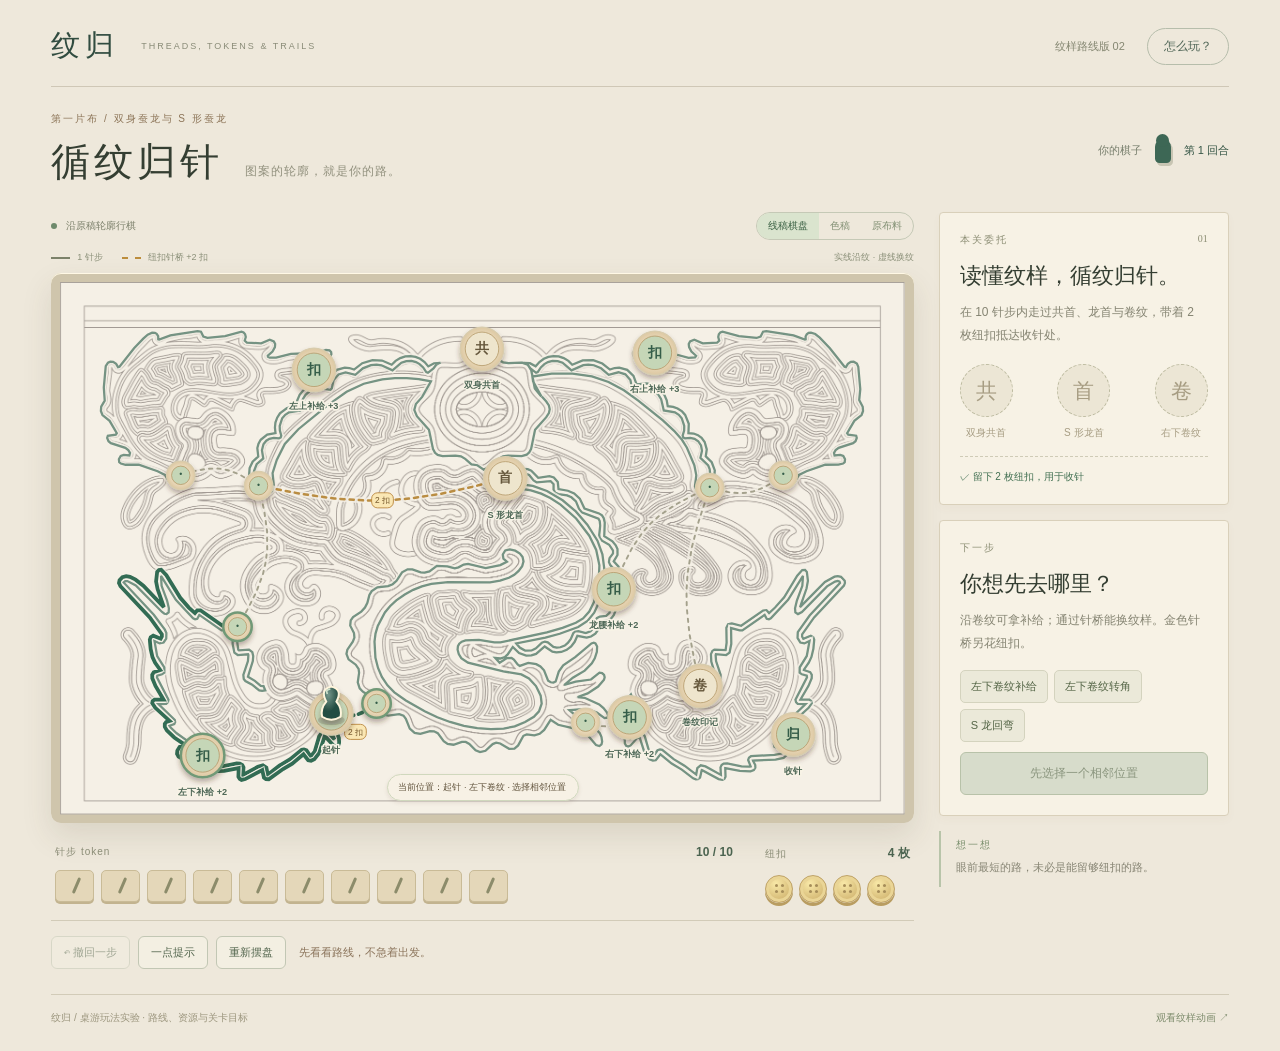
==== game/index.html @ 2142858c "feat: make original motif contours the playable route network Replace geometric photo-overlay roads " ====
<!doctype html><html lang="zh-CN"><head><meta charset="utf-8"><meta name="viewport" content="width=device-width,initial-scale=1"><meta name="theme-color" content="#28473f"><title>纹归 · 循纹归针</title><link rel="stylesheet" href="game.css"></head><body><main><header><a href="../" class="brand">纹归<span>THREADS, TOKENS & TRAILS</span></a><div class="top-right"><span class="prototype">纹样路线版 02</span><button id="rules-toggle" aria-expanded="false">怎么玩？</button></div></header><section class="heading"><div><div class="eyebrow">第一片布 / 双身蚕龙与 S 形蚕龙</div><h1>循纹归针<span>图案的轮廓，就是你的路。</span></h1></div><div class="turn"><span>你的棋子</span><div class="pawn-icon"></div><strong id="turn">第 1 回合</strong></div></section><section class="rules" id="rules" hidden><strong>用路线和资源做选择，完成这片布的任务。</strong><p>棋子沿原稿的卷曲轮廓行走；形状交叉不代表连通，只有虚线针桥可以跨纹样。点击相邻位置，再点“走这一步”。每走一条线花 1 针步；金色纽扣针桥另花 2 枚纽扣；灰色针桥不花纽扣。补给点只能领取一次。点亮双身共首、S 形龙首、右下卷纹三处，到右下角收针处花 2 枚纽扣通关。针步用尽就不能再走，但可以随时撤回，不限思考时间。</p></section><div class="layout"><section class="play-area"><div class="board-toolbar"><span><i class="dot"></i> 沿原稿轮廓行棋</span><div class="view-switch" aria-label="查看纹样阶段"><button data-view="line" class="active">线稿棋盘</button><button data-view="color">色稿</button><button data-view="cloth">原布料</button></div></div><div class="board-legend"><span class="legend"><i class="normal-line"></i> 1 针步 <i class="shortcut-line"></i> 纽扣针桥 +2 扣</span><span>实线沿纹 · 虚线换纹</span></div><div class="board-shell"><svg id="board" viewBox="0 0 1008.43 635.73" role="group" aria-label="布面路线棋盘，点击相邻位置选择下一步"><defs><pattern id="weave" width="6" height="6" patternUnits="userSpaceOnUse"><path d="M0 1H6M1 0V6" stroke="#fff" stroke-opacity=".06" stroke-width=".6"/></pattern><filter id="shadow" x="-60%" y="-60%" width="220%" height="240%"><feDropShadow dx="0" dy="4" stdDeviation="3" flood-color="#40261a" flood-opacity=".35"/></filter><radialGradient id="wood"><stop stop-color="#fff8e7"/><stop offset="1" stop-color="#ddc8a2"/></radialGradient><radialGradient id="pawn-fill" cx="35%" cy="25%"><stop stop-color="#75968a"/><stop offset="1" stop-color="#244d42"/></radialGradient></defs><rect width="1008.43" height="635.73" fill="#f5f0e6"/><image id="line-view" href="pattern-line.png" width="1008.43" height="635.73" opacity=".4"/><image id="color-view" href="pattern-color.png" width="1008.43" height="635.73"/><image id="cloth-view" href="cloth.jpg" width="1008.43" height="635.73" preserveAspectRatio="xMidYMid meet"/><g id="routes"></g><g id="journey"></g><g id="nodes"></g><g id="pawn" pointer-events="none" filter="url(#shadow)"><ellipse cy="12" rx="16" ry="6" fill="#39271f" opacity=".18"/><path d="M-11 8Q-13-2-6-10Q-14-25 0-28Q14-25 6-10Q13-2 11 8Q0 15-11 8Z" fill="url(#pawn-fill)" stroke="#fff5dc" stroke-width="2.3"/><path d="M-5-20Q-7-24-2-25" fill="none" stroke="#d0e2cc" stroke-width="2" stroke-linecap="round"/></g></svg><div class="board-note" id="board-note">从左下角起针，选择一处发光的相邻位置。</div></div><div class="resource-strip"><div class="steps-wrap"><div class="resource-title">针步 token <strong id="steps-label">10 / 10</strong></div><div id="step-tokens" aria-label="剩余针步"></div></div><div class="buttons-wrap"><div class="resource-title">纽扣 <strong id="buttons-label">4 枚</strong></div><div id="button-tokens" aria-label="纽扣资源"></div></div></div><div class="action-row"><button id="undo">↶ 撤回一步</button><button id="hint">一点提示</button><button id="restart">重新摆盘</button><span id="message" role="status" aria-live="polite">先看看路线，不急着出发。</span></div></section><aside><section class="mission card"><div class="card-label">本关委托 <span>01</span></div><h2>读懂纹样，循纹归针。</h2><p>在 10 针步内走过共首、龙首与卷纹，带着 2 枚纽扣抵达收针处。</p><div class="seals"><div id="seal-left" class="seal"><span>共</span><small>双身共首</small></div><div id="seal-flower" class="seal"><span>首</span><small>S 形龙首</small></div><div id="seal-right" class="seal"><span>卷</span><small>右下卷纹</small></div></div><div id="exit-check" class="exit-check">○ 留下 2 枚纽扣，用于收针</div></section><section class="decision card"><div class="card-label">下一步</div><h2 id="choice-title">你想先去哪里？</h2><p id="choice-detail">绕路可以拿补给；金色捷径能省针步，但会消耗纽扣。</p><div id="choices" class="choices"></div><div class="costs" id="costs" hidden></div><button id="move" class="primary" disabled>先选择一个相邻位置</button><button id="finish" class="primary finish" hidden>缝合收针 · 花费 2 纽扣</button></section><section class="note-card"><span>想一想</span><p id="strategy-note">眼前最短的路，未必是能留够纽扣的路。</p></section></aside></div><footer><span>纹归 / 桌游玩法实验 · 路线、资源与关卡目标</span><a href="../">观看纹样动画 ↗</a></footer></main><dialog id="result"><div class="result-icon" id="result-icon">✦</div><div class="eyebrow" id="result-kicker">这一针，落得刚刚好</div><h2 id="result-title">三纹点亮，收针完成。</h2><p id="result-detail"></p><div id="result-stars" class="stars"></div><div class="dialog-actions"><button id="result-back">回看色稿</button><button id="result-cloth">查看原布料</button><button id="result-restart" class="primary">再走一种路线</button></div></dialog><script src="map-data.js"></script><script src="rules.js"></script><script src="game.js"></script></body></html>
---- game/game.css ----
*{box-sizing:border-box}body{margin:0;background:#eee8db;color:#343e32;font-family:Arial,'PingFang SC',sans-serif}button,a{-webkit-tap-highlight-color:transparent}button{font:inherit;cursor:pointer}button:disabled{cursor:default;opacity:.5}button:focus-visible,a:focus-visible,[role=button]:focus-visible{outline:3px solid #d4a24d;outline-offset:4px}main{max-width:1460px;margin:auto;padding:26px 4vw}header{display:flex;justify-content:space-between;align-items:center;border-bottom:1px solid #cfc7b6;padding-bottom:20px}.brand{font-family:serif;font-size:29px;letter-spacing:5px;text-decoration:none;color:#314c40;display:flex;gap:22px;align-items:center}.brand span{font-family:Arial;font-size:9px;letter-spacing:2px;color:#8a8c78}.top-right{display:flex;align-items:center;gap:22px}.prototype{font-size:11px;color:#858772}.top-right button{background:none;border:1px solid #b6bdab;padding:9px 16px;border-radius:24px;font-size:12px;color:#4f6556}.heading{display:flex;justify-content:space-between;align-items:center;margin:25px 0 23px}.eyebrow{font-size:10px;letter-spacing:2px;color:#8c7457;margin-bottom:9px}h1{font-family:serif;font-weight:500;font-size:39px;letter-spacing:4px;margin:0}h1 span{font-family:Arial,'PingFang SC',sans-serif;font-size:12px;letter-spacing:1px;font-weight:400;margin-left:22px;color:#92917e}.turn{display:flex;align-items:center;gap:13px;font-size:11px;color:#777e6c}.turn strong{font-weight:500;color:#355545}.pawn-icon{height:24px;width:16px;border-radius:9px 9px 5px 5px;background:#3d6755;position:relative;box-shadow:2px 3px 0 #c8c5b3}.pawn-icon:before{content:'';position:absolute;width:13px;height:13px;border-radius:50%;background:#3d6755;left:1.5px;top:-5px}.layout{display:grid;grid-template-columns:minmax(0,1fr) 290px;gap:25px}.board-toolbar{display:flex;justify-content:space-between;align-items:center;margin:0 0 11px;font-size:10px;color:#7c806b}.dot{display:inline-block;width:6px;height:6px;background:#6e8a6c;border-radius:50%;margin-right:6px}.legend{display:flex;align-items:center;gap:7px}.normal-line,.shortcut-line{width:19px;border-top:2px solid #7c826a;display:inline-block}.shortcut-line{border-color:#bc8d3c;border-top-style:dashed;margin-left:12px}.board-shell{padding:7px;background:#cdbd9f;border-radius:27px;box-shadow:0 13px 30px #53463220,0 1px 0 #fff8e5 inset;position:relative}#board{display:block;width:100%;overflow:visible;border-radius:22px}.board-note{position:absolute;bottom:22px;left:50%;transform:translateX(-50%);font-size:10px;padding:6px 11px;background:#f7f0dfef;border-radius:20px;color:#62543d;white-space:nowrap;box-shadow:0 2px 4px #5c34251a;pointer-events:none}.route-base{stroke:#572e27;stroke-opacity:.27;stroke-width:12;stroke-linecap:round}.route{stroke:#fff1d2;stroke-width:4;stroke-linecap:round}.route.shortcut{stroke:#f2c56e;stroke-width:5;stroke-dasharray:10 8}.route.available{stroke:#e7f7dc;stroke-width:6}.route.selected{stroke:#fff;stroke-width:8}.journey{stroke:#b8ddd0;stroke-width:3;stroke-linecap:round;stroke-opacity:.85;fill:none;pointer-events:none}.node{cursor:pointer}.node .rim{fill:url(#wood);stroke:#faf2dd;stroke-width:2}.node .inner{fill:#efe6ce;stroke:#b79c6c;stroke-width:1}.node.reachable .rim{stroke:#d8f0c8;stroke-width:4}.node.selected .rim{stroke:#fff;stroke-width:5}.node.current .inner{fill:#b4c7ab}.node.collected .inner{fill:#b5cbb7}.node.collected text{fill:#355d49}.node.spent .inner{fill:#c5ba9f}.node text{font-size:17px;font-family:serif;font-weight:bold;fill:#66583d;pointer-events:none;text-anchor:middle;dominant-baseline:middle}.node .label{font-family:Arial,'PingFang SC';font-size:12px;fill:#fff8e7;font-weight:500;paint-order:stroke;stroke:#5d342d;stroke-width:3;stroke-linejoin:round}.node .reward{font-family:Arial;font-size:10px;fill:#74592d}.node:focus .rim{stroke:#fff;stroke-width:6}#pawn{transition:transform .45s cubic-bezier(.2,.8,.25,1)}.edge-cost{fill:#fae7b4;stroke:#b78135;stroke-width:1}.edge-cost-label{font-family:Arial;font-size:10px;fill:#73552a;text-anchor:middle;dominant-baseline:middle}.resource-strip{display:flex;gap:32px;padding:22px 4px 15px}.steps-wrap{flex:1}.resource-title{display:flex;justify-content:space-between;align-items:center;font-size:10px;color:#8c8e78;letter-spacing:1px;margin-bottom:11px;gap:16px}.resource-title strong{color:#4c6551;font-size:12px;letter-spacing:0}#step-tokens{display:flex;gap:7px}.step-token{height:32px;flex:1;max-width:39px;border:1px solid #c9bb97;border-radius:5px;background:#e4d7b9;box-shadow:0 2px 0 #c2b38f;position:relative;transition:background .2s,opacity .2s}.step-token:before{content:'';width:3px;height:17px;background:#8c8c6b;position:absolute;left:50%;top:6px;transform:rotate(23deg);border-radius:3px}.step-token.used{background:#e8e3d6;opacity:.4;box-shadow:none}.step-token.used:before{background:#b1ac97}.buttons-wrap{width:145px}#button-tokens{display:flex;gap:6px;min-height:32px;align-items:center;flex-wrap:wrap}.button-token{display:inline-block;height:28px;width:28px;border-radius:50%;background:radial-gradient(circle at 38% 30%,#f9e9a8,#c4a35e);border:1px solid #bfa369;box-shadow:0 3px 0 #b99d61,0 0 0 3px #ead596 inset;position:relative}.button-token:after{content:'';position:absolute;width:3px;height:3px;background:#a68d59;border-radius:50%;left:9px;top:8px;box-shadow:6px 0 #a68d59,0 6px #a68d59,6px 6px #a68d59}.empty-tokens{font-size:11px;color:#a58e79}.action-row{display:flex;gap:8px;align-items:center;flex-wrap:wrap;border-top:1px solid #d2cbb8;padding-top:15px}.action-row button{border:1px solid #c2c7b4;background:#f3efe2;padding:8px 12px;border-radius:6px;font-size:11px;color:#53664e}.action-row button:hover{background:#e1e7d5}#message{font-size:11px;color:#8b745b;flex:1;min-width:200px;padding-left:5px;line-height:1.6}.card{background:#f7f2e5;border:1px solid #d9d0ba;padding:20px;border-radius:4px;box-shadow:0 4px 10px #79664108;margin-bottom:15px}.card-label{font-size:10px;letter-spacing:2px;color:#8b8d73;display:flex;justify-content:space-between}.card-label span{font-family:serif;letter-spacing:0}h2{font-family:serif;font-size:22px;font-weight:500;line-height:1.4;margin:14px 0 9px}.card p{font-size:12px;color:#858472;line-height:1.9;margin:0}.seals{display:flex;justify-content:space-between;padding:18px 0 16px}.seal{display:flex;align-items:center;flex-direction:column;gap:9px;color:#a79d83}.seal span{display:grid;place-items:center;width:53px;height:53px;border-radius:50%;border:1px dashed #bcba9f;font-family:serif;font-size:21px;background:#ece6d5}.seal small{font-size:10px}.seal.earned{color:#426852}.seal.earned span{background:#dce6d2;border:2px solid #799571;box-shadow:0 0 0 4px #e9efdf inset}.exit-check{font-size:10px;border-top:1px dashed #cfcbb6;padding-top:13px;color:#7e806a}.exit-check.ready{color:#427052}.choices{display:flex;flex-wrap:wrap;gap:6px;margin:15px 0 10px}.choices button{background:#ebe9d9;border:1px solid #d4d3be;border-radius:5px;padding:8px 10px;font-size:11px;color:#556647}.choices button.active{background:#dbe5d0;border-color:#829b72}.choices button.unaffordable{background:#f0e7dc;color:#9b8066}.primary{width:100%;border:1px solid #345c48;border-radius:6px;padding:12px 10px;background:#365d49;color:#fff8e7;font-size:12px;box-shadow:0 3px 0 #274936}.primary:hover:not(:disabled){background:#294e3b}.primary:disabled{background:#d7dccb;color:#8b967f;border-color:#b8c2a9;box-shadow:none;opacity:1}.costs{display:flex;gap:8px;margin:12px 0;font-size:11px;align-items:center;color:#7a6b4b}.costs span{padding:6px 9px;background:#eee5cf;border-radius:4px}.costs .bad{color:#9c5143;background:#f1dcd0}.finish{background:#a8793e;border-color:#a8793e;box-shadow:0 3px 0 #805b2b;margin-top:12px}.note-card{border-left:2px solid #b8c4a9;padding:3px 15px}.note-card span{font-size:10px;color:#7a8f6d;letter-spacing:2px}.note-card p{font-size:11px;color:#878574;line-height:1.8;margin:6px 0}.rules{background:#dfe7d5;border:1px solid #bcc9ab;padding:17px 20px;margin-bottom:20px;font-size:12px;color:#536949;border-radius:7px}.rules p{line-height:1.9;margin:8px 0 0}footer{display:flex;justify-content:space-between;border-top:1px solid #d2cbb8;margin-top:25px;padding-top:16px;font-size:10px;color:#9c967e}footer a{color:#7e8c6d;text-decoration:none}dialog{border:1px solid #d6c9a9;border-radius:10px;background:#f7f0df;color:#364b38;text-align:center;padding:35px;max-width:430px;width:calc(100% - 36px);box-shadow:0 25px 100px #1d342a45}dialog::backdrop{background:#243e345c;backdrop-filter:blur(4px)}dialog h2{font-size:27px}dialog p{font-size:12px;line-height:1.9;color:#8b8064}.result-icon{font-size:47px;color:#a78544;margin-bottom:16px}.stars{font-size:30px;color:#b89043;letter-spacing:10px;margin:20px}.dialog-actions{display:flex;gap:10px}.dialog-actions button{flex:1}.dialog-actions>button:not(.primary){background:none;border:1px solid #c4c8b4;border-radius:6px;padding:10px;color:#677958;font-size:12px}[hidden]{display:none!important}@media(max-width:1050px){main{padding:22px 3vw}.layout{grid-template-columns:minmax(0,1fr) 255px;gap:17px}.card{padding:17px}h1 span{display:block;margin:9px 0 0}.resource-strip{gap:18px}.buttons-wrap{width:100px}.step-token{height:28px}#step-tokens{gap:4px}.step-token:before{height:14px}.board-note{font-size:8px;bottom:15px}.brand span{display:none}}@media(max-width:750px){main{padding:18px 4vw}.layout{grid-template-columns:1fr}.heading{margin:20px 0}.heading h1{font-size:33px}.turn{gap:8px}.turn>span{display:none}.top-right{gap:10px}.prototype{font-size:9px}.board-toolbar{font-size:9px}.legend{gap:4px}.shortcut-line{margin-left:4px}.board-shell{padding:4px;border-radius:16px}.board-note{bottom:12px;font-size:7px;padding:4px 6px}.node .label{font-size:14px}.node .rim{stroke-width:2}.node text{font-size:19px}.resource-strip{padding-top:18px}.buttons-wrap{width:105px}aside{display:grid;grid-template-columns:1fr 1fr;gap:12px}.card{margin:0;padding:15px}h2{font-size:19px}.card p{font-size:11px}.seal span{width:38px;height:38px;font-size:17px}.seal small{font-size:9px}.seals{padding:13px 0}.note-card{grid-column:1/-1}.action-row button{padding:9px 10px}.costs{flex-wrap:wrap;gap:5px}.costs span{font-size:10px;padding:5px 6px}footer{line-height:1.7;gap:15px}}@media(max-width:420px){aside{grid-template-columns:1fr}.turn{font-size:10px}.board-toolbar{font-size:8px}.board-note{display:none}.buttons-wrap{width:80px}.button-token{width:23px;height:23px}.button-token:after{left:6px;top:6px}.resource-strip{gap:12px}}

.node.collected .label,.node.spent .label{fill:#fff8e7}.node .label{stroke-width:2;font-size:13px}

/* The source drawing is the board; no geometric road grid is laid over a photo. */
.board-shell{background:#cfc5ac;padding:9px;border-radius:10px}#board{border-radius:3px;background:#f5f0e6}#line-view,#color-view,#cloth-view{transition:opacity .6s}#color-view,#cloth-view{opacity:0;pointer-events:none}#board[data-view=color] #color-view,#board[data-view=cloth] #cloth-view{opacity:1}#board[data-view=cloth] #routes,#board[data-view=cloth] #journey,#board[data-view=cloth] #nodes,#board[data-view=cloth] #pawn{display:none}#pawn{transition:none}.route-base{stroke:#f5f0e6;stroke-opacity:.8;stroke-width:7}.route{stroke:#759383;stroke-width:2.7;fill:none}.route.awakened{stroke:#b08a4a;stroke-width:3.2}.route.bridge{stroke:#a4a18c;stroke-dasharray:4 6;stroke-width:2.3}.route.shortcut{stroke:#ba8d42;stroke-dasharray:5 6;stroke-width:3}.route.available{stroke:#326c54;stroke-width:4.5}.route.selected{stroke:#2c7156;stroke-width:5}.journey{stroke:#ddb46c;stroke-width:3.4}.node .label,.node.collected .label,.node.spent .label{fill:#4f6958;stroke:#f8f3e6;stroke-width:4;font-size:11px;font-weight:600}.node .rim{stroke:#d8ccad;stroke-width:1.5}.node.reachable .rim{stroke:#719977;stroke-width:3}.node.selected .rim{stroke:#497b59;stroke-width:4}.node.current .inner{fill:#bad1b8}.board-legend{display:flex;justify-content:space-between;font-size:9px;color:#8a8f78;padding:0 0 9px}.board-toolbar{gap:12px}.view-switch{display:flex;border:1px solid #c5c9b6;border-radius:20px;overflow:hidden}.view-switch button{background:transparent;border:0;padding:6px 11px;color:#829074;font-size:10px}.view-switch button.active{background:#dae4ce;color:#3c6245}.dialog-actions{flex-wrap:wrap}.dialog-actions button{min-width:120px}.dialog-actions .primary{flex-basis:100%}.board-note{font-size:9px;background:#f7f2e5f5;border:1px solid #d0d8bd}.node .inner{fill:#eee5cd}.node.collected .inner{fill:#c5d6b7}@media(max-width:750px){.view-switch button{padding:6px 9px}.board-legend{font-size:8px}.board-shell{padding:5px}.node .label{font-size:12px}}

.route-base{fill:none}.node .label{stroke-width:3}.view-switch button:focus-visible{outline-offset:-3px}
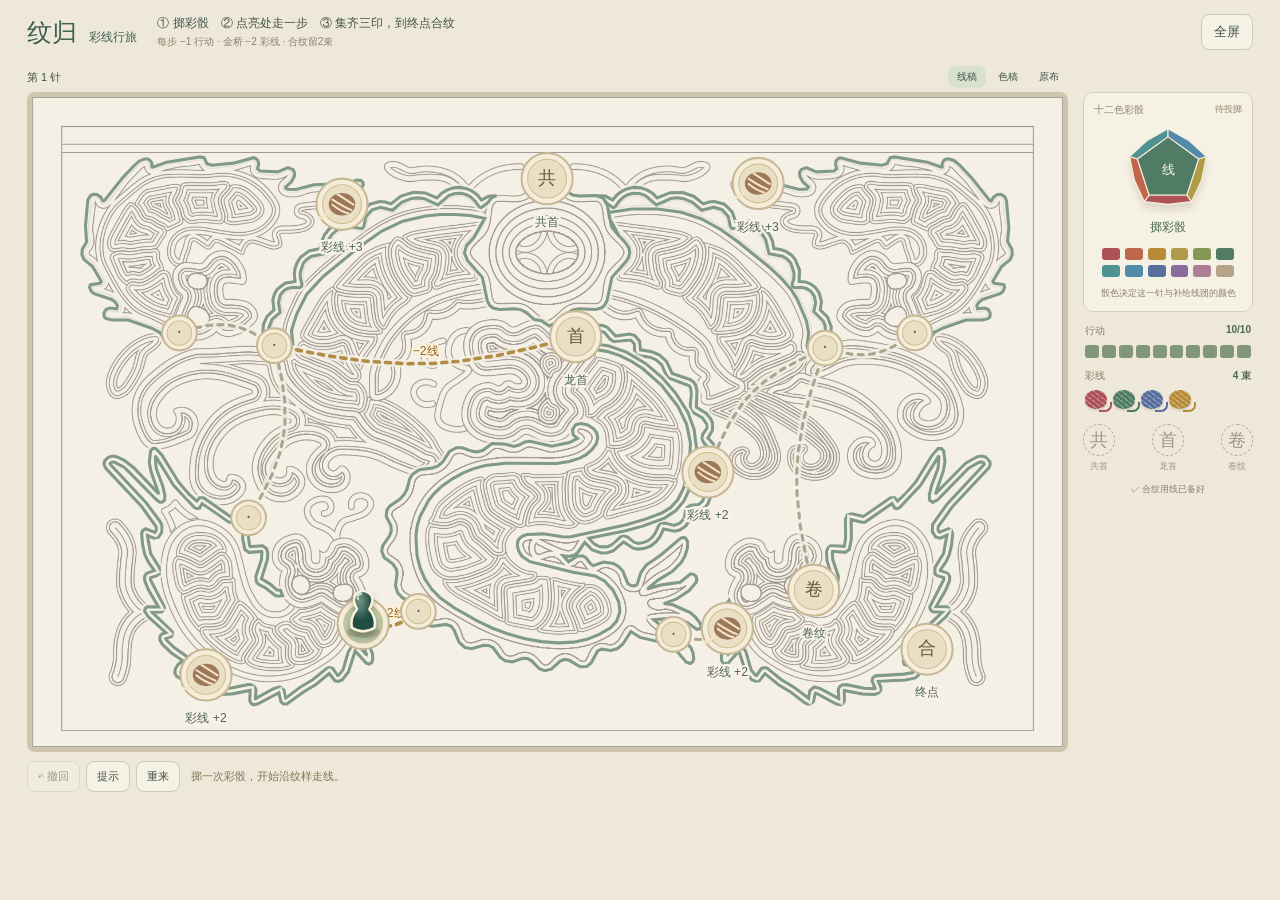
==== commit d5c6f817: "feat: add landscape mobile play, twelve-color die and yarn tokens Tap adjacent nodes to spend one ac" ====
--- a/game/index.html
+++ b/game/index.html
@@ -1 +1 @@
-<!doctype html><html lang="zh-CN"><head><meta charset="utf-8"><meta name="viewport" content="width=device-width,initial-scale=1"><meta name="theme-color" content="#28473f"><title>纹归 · 循纹归针</title><link rel="stylesheet" href="game.css"></head><body><main><header><a href="../" class="brand">纹归<span>THREADS, TOKENS & TRAILS</span></a><div class="top-right"><span class="prototype">纹样路线版 02</span><button id="rules-toggle" aria-expanded="false">怎么玩？</button></div></header><section class="heading"><div><div class="eyebrow">第一片布 / 双身蚕龙与 S 形蚕龙</div><h1>循纹归针<span>图案的轮廓，就是你的路。</span></h1></div><div class="turn"><span>你的棋子</span><div class="pawn-icon"></div><strong id="turn">第 1 回合</strong></div></section><section class="rules" id="rules" hidden><strong>用路线和资源做选择，完成这片布的任务。</strong><p>棋子沿原稿的卷曲轮廓行走；形状交叉不代表连通，只有虚线针桥可以跨纹样。点击相邻位置，再点“走这一步”。每走一条线花 1 针步；金色纽扣针桥另花 2 枚纽扣；灰色针桥不花纽扣。补给点只能领取一次。点亮双身共首、S 形龙首、右下卷纹三处，到右下角收针处花 2 枚纽扣通关。针步用尽就不能再走，但可以随时撤回，不限思考时间。</p></section><div class="layout"><section class="play-area"><div class="board-toolbar"><span><i class="dot"></i> 沿原稿轮廓行棋</span><div class="view-switch" aria-label="查看纹样阶段"><button data-view="line" class="active">线稿棋盘</button><button data-view="color">色稿</button><button data-view="cloth">原布料</button></div></div><div class="board-legend"><span class="legend"><i class="normal-line"></i> 1 针步 <i class="shortcut-line"></i> 纽扣针桥 +2 扣</span><span>实线沿纹 · 虚线换纹</span></div><div class="board-shell"><svg id="board" viewBox="0 0 1008.43 635.73" role="group" aria-label="布面路线棋盘，点击相邻位置选择下一步"><defs><pattern id="weave" width="6" height="6" patternUnits="userSpaceOnUse"><path d="M0 1H6M1 0V6" stroke="#fff" stroke-opacity=".06" stroke-width=".6"/></pattern><filter id="shadow" x="-60%" y="-60%" width="220%" height="240%"><feDropShadow dx="0" dy="4" stdDeviation="3" flood-color="#40261a" flood-opacity=".35"/></filter><radialGradient id="wood"><stop stop-color="#fff8e7"/><stop offset="1" stop-color="#ddc8a2"/></radialGradient><radialGradient id="pawn-fill" cx="35%" cy="25%"><stop stop-color="#75968a"/><stop offset="1" stop-color="#244d42"/></radialGradient></defs><rect width="1008.43" height="635.73" fill="#f5f0e6"/><image id="line-view" href="pattern-line.png" width="1008.43" height="635.73" opacity=".4"/><image id="color-view" href="pattern-color.png" width="1008.43" height="635.73"/><image id="cloth-view" href="cloth.jpg" width="1008.43" height="635.73" preserveAspectRatio="xMidYMid meet"/><g id="routes"></g><g id="journey"></g><g id="nodes"></g><g id="pawn" pointer-events="none" filter="url(#shadow)"><ellipse cy="12" rx="16" ry="6" fill="#39271f" opacity=".18"/><path d="M-11 8Q-13-2-6-10Q-14-25 0-28Q14-25 6-10Q13-2 11 8Q0 15-11 8Z" fill="url(#pawn-fill)" stroke="#fff5dc" stroke-width="2.3"/><path d="M-5-20Q-7-24-2-25" fill="none" stroke="#d0e2cc" stroke-width="2" stroke-linecap="round"/></g></svg><div class="board-note" id="board-note">从左下角起针，选择一处发光的相邻位置。</div></div><div class="resource-strip"><div class="steps-wrap"><div class="resource-title">针步 token <strong id="steps-label">10 / 10</strong></div><div id="step-tokens" aria-label="剩余针步"></div></div><div class="buttons-wrap"><div class="resource-title">纽扣 <strong id="buttons-label">4 枚</strong></div><div id="button-tokens" aria-label="纽扣资源"></div></div></div><div class="action-row"><button id="undo">↶ 撤回一步</button><button id="hint">一点提示</button><button id="restart">重新摆盘</button><span id="message" role="status" aria-live="polite">先看看路线，不急着出发。</span></div></section><aside><section class="mission card"><div class="card-label">本关委托 <span>01</span></div><h2>读懂纹样，循纹归针。</h2><p>在 10 针步内走过共首、龙首与卷纹，带着 2 枚纽扣抵达收针处。</p><div class="seals"><div id="seal-left" class="seal"><span>共</span><small>双身共首</small></div><div id="seal-flower" class="seal"><span>首</span><small>S 形龙首</small></div><div id="seal-right" class="seal"><span>卷</span><small>右下卷纹</small></div></div><div id="exit-check" class="exit-check">○ 留下 2 枚纽扣，用于收针</div></section><section class="decision card"><div class="card-label">下一步</div><h2 id="choice-title">你想先去哪里？</h2><p id="choice-detail">绕路可以拿补给；金色捷径能省针步，但会消耗纽扣。</p><div id="choices" class="choices"></div><div class="costs" id="costs" hidden></div><button id="move" class="primary" disabled>先选择一个相邻位置</button><button id="finish" class="primary finish" hidden>缝合收针 · 花费 2 纽扣</button></section><section class="note-card"><span>想一想</span><p id="strategy-note">眼前最短的路，未必是能留够纽扣的路。</p></section></aside></div><footer><span>纹归 / 桌游玩法实验 · 路线、资源与关卡目标</span><a href="../">观看纹样动画 ↗</a></footer></main><dialog id="result"><div class="result-icon" id="result-icon">✦</div><div class="eyebrow" id="result-kicker">这一针，落得刚刚好</div><h2 id="result-title">三纹点亮，收针完成。</h2><p id="result-detail"></p><div id="result-stars" class="stars"></div><div class="dialog-actions"><button id="result-back">回看色稿</button><button id="result-cloth">查看原布料</button><button id="result-restart" class="primary">再走一种路线</button></div></dialog><script src="map-data.js"></script><script src="rules.js"></script><script src="game.js"></script></body></html>
+<!doctype html><html lang="zh-CN"><head><meta charset="utf-8"><meta name="viewport" content="width=device-width,initial-scale=1,viewport-fit=cover"><meta name="theme-color" content="#eee8db"><title>纹归 · 彩线行旅</title><link rel="stylesheet" href="game.css"></head><body><main><header><a href="../" class="brand">纹归 <small>彩线行旅</small></a><p class="quick-rule">① 掷彩骰　② 点亮处走一步　③ 集齐三印，到终点合纹 <span>每步 −1 行动 · 金桥 −2 彩线 · 合纹留2束</span></p><button id="fullscreen">全屏</button></header><div class="layout"><section class="play-area"><div class="board-toolbar"><span id="turn"></span><div class="view-switch"><button data-view="line">线稿</button><button data-view="color">色稿</button><button data-view="cloth">原布</button></div></div><div class="board-shell"><svg id="board" viewBox="0 0 1008.43 635.73" role="group" aria-label="布面路线棋盘，掷骰后点击相邻位置，消耗一步"><defs><pattern id="weave" width="6" height="6" patternUnits="userSpaceOnUse"><path d="M0 1H6M1 0V6" stroke="#fff" stroke-opacity=".06" stroke-width=".6"/></pattern><filter id="shadow" x="-60%" y="-60%" width="220%" height="240%"><feDropShadow dx="0" dy="4" stdDeviation="3" flood-color="#40261a" flood-opacity=".35"/></filter><radialGradient id="wood"><stop stop-color="#fff8e7"/><stop offset="1" stop-color="#ddc8a2"/></radialGradient><radialGradient id="pawn-fill" cx="35%" cy="25%"><stop stop-color="#75968a"/><stop offset="1" stop-color="#244d42"/></radialGradient></defs><rect width="1008.43" height="635.73" fill="#f5f0e6"/><image id="line-view" href="pattern-line.png" width="1008.43" height="635.73" opacity=".4"/><image id="color-view" href="pattern-color.png" width="1008.43" height="635.73"/><image id="cloth-view" href="cloth.jpg" width="1008.43" height="635.73" preserveAspectRatio="xMidYMid meet"/><g id="routes"></g><g id="journey"></g><g id="nodes"></g><g id="pawn" pointer-events="none" filter="url(#shadow)"><ellipse cy="12" rx="16" ry="6" fill="#39271f" opacity=".18"/><path d="M-11 8Q-13-2-6-10Q-14-25 0-28Q14-25 6-10Q13-2 11 8Q0 15-11 8Z" fill="url(#pawn-fill)" stroke="#fff5dc" stroke-width="2.3"/><path d="M-5-20Q-7-24-2-25" fill="none" stroke="#d0e2cc" stroke-width="2" stroke-linecap="round"/></g></svg></div><div class="action-row"><button id="undo">↶ 撤回</button><button id="hint">提示</button><button id="restart">重来</button><span id="message" role="status" aria-live="polite">掷一次彩骰，开始沿纹样走线。</span></div></section><aside><section class="dice-card"><div class="card-label">十二色彩骰 <span id="dice-status">待投掷</span></div><button id="roll" aria-label="投掷十二面彩色骰子"><svg id="die" viewBox="0 0 140 140" aria-hidden="true"><g stroke="#fff5df" stroke-width="2"><path fill="var(--thread)" d="M70 6 124 37 124 101 70 133 16 101 16 37Z"/><path fill="#ffffff30" d="M70 6 70 32 34 58 16 37Z"/><path fill="#00000018" d="M124 37 106 58 106 91 124 101Z"/><path fill="#ffffff20" d="M70 6 124 37 106 58 70 32Z"/><path fill="#00000028" d="M70 133 70 111 106 91 124 101Z"/><path fill="#00000015" d="M16 101 34 91 70 111 70 133Z"/><path fill="#ffffff18" d="M16 37 34 58 34 91 16 101Z"/><path fill="none" d="M70 32 106 58 94 96 46 96 34 58Z"/></g><text x="70" y="79" text-anchor="middle" fill="#fff8e5" font-size="20" font-family="serif">线</text></svg><span id="roll-label">掷彩骰</span></button><div id="palette" aria-label="十二种骰面颜色"></div><p id="color-name">骰色决定这一针与补给线团的颜色</p></section><section class="resources"><div class="resource-title">行动 <strong id="steps-label"></strong></div><div id="step-tokens"></div><div class="resource-title yarn-title">彩线 <strong id="buttons-label"></strong></div><div id="button-tokens"></div></section><section class="mission"><div class="seals"><div id="seal-left" class="seal"><span>共</span><small>共首</small></div><div id="seal-flower" class="seal"><span>首</span><small>龙首</small></div><div id="seal-right" class="seal"><span>卷</span><small>卷纹</small></div></div><div id="exit-check"></div></section></aside></div><div class="portrait-note">↻ 横过手机，展开整片纹样</div></main><dialog id="result"><div class="result-icon">✦</div><h2 id="result-title"></h2><p id="result-detail"></p><div id="result-stars"></div><div class="dialog-actions"><button id="result-back">回看色稿</button><button id="result-cloth">查看原布</button><button id="result-restart">再走一次</button></div></dialog><script src="map-data.js"></script><script src="rules.js"></script><script src="game.js"></script></body></html>
--- a/game/game.css
+++ b/game/game.css
@@ -1,8 +1,4 @@
-*{box-sizing:border-box}body{margin:0;background:#eee8db;color:#343e32;font-family:Arial,'PingFang SC',sans-serif}button,a{-webkit-tap-highlight-color:transparent}button{font:inherit;cursor:pointer}button:disabled{cursor:default;opacity:.5}button:focus-visible,a:focus-visible,[role=button]:focus-visible{outline:3px solid #d4a24d;outline-offset:4px}main{max-width:1460px;margin:auto;padding:26px 4vw}header{display:flex;justify-content:space-between;align-items:center;border-bottom:1px solid #cfc7b6;padding-bottom:20px}.brand{font-family:serif;font-size:29px;letter-spacing:5px;text-decoration:none;color:#314c40;display:flex;gap:22px;align-items:center}.brand span{font-family:Arial;font-size:9px;letter-spacing:2px;color:#8a8c78}.top-right{display:flex;align-items:center;gap:22px}.prototype{font-size:11px;color:#858772}.top-right button{background:none;border:1px solid #b6bdab;padding:9px 16px;border-radius:24px;font-size:12px;color:#4f6556}.heading{display:flex;justify-content:space-between;align-items:center;margin:25px 0 23px}.eyebrow{font-size:10px;letter-spacing:2px;color:#8c7457;margin-bottom:9px}h1{font-family:serif;font-weight:500;font-size:39px;letter-spacing:4px;margin:0}h1 span{font-family:Arial,'PingFang SC',sans-serif;font-size:12px;letter-spacing:1px;font-weight:400;margin-left:22px;color:#92917e}.turn{display:flex;align-items:center;gap:13px;font-size:11px;color:#777e6c}.turn strong{font-weight:500;color:#355545}.pawn-icon{height:24px;width:16px;border-radius:9px 9px 5px 5px;background:#3d6755;position:relative;box-shadow:2px 3px 0 #c8c5b3}.pawn-icon:before{content:'';position:absolute;width:13px;height:13px;border-radius:50%;background:#3d6755;left:1.5px;top:-5px}.layout{display:grid;grid-template-columns:minmax(0,1fr) 290px;gap:25px}.board-toolbar{display:flex;justify-content:space-between;align-items:center;margin:0 0 11px;font-size:10px;color:#7c806b}.dot{display:inline-block;width:6px;height:6px;background:#6e8a6c;border-radius:50%;margin-right:6px}.legend{display:flex;align-items:center;gap:7px}.normal-line,.shortcut-line{width:19px;border-top:2px solid #7c826a;display:inline-block}.shortcut-line{border-color:#bc8d3c;border-top-style:dashed;margin-left:12px}.board-shell{padding:7px;background:#cdbd9f;border-radius:27px;box-shadow:0 13px 30px #53463220,0 1px 0 #fff8e5 inset;position:relative}#board{display:block;width:100%;overflow:visible;border-radius:22px}.board-note{position:absolute;bottom:22px;left:50%;transform:translateX(-50%);font-size:10px;padding:6px 11px;background:#f7f0dfef;border-radius:20px;color:#62543d;white-space:nowrap;box-shadow:0 2px 4px #5c34251a;pointer-events:none}.route-base{stroke:#572e27;stroke-opacity:.27;stroke-width:12;stroke-linecap:round}.route{stroke:#fff1d2;stroke-width:4;stroke-linecap:round}.route.shortcut{stroke:#f2c56e;stroke-width:5;stroke-dasharray:10 8}.route.available{stroke:#e7f7dc;stroke-width:6}.route.selected{stroke:#fff;stroke-width:8}.journey{stroke:#b8ddd0;stroke-width:3;stroke-linecap:round;stroke-opacity:.85;fill:none;pointer-events:none}.node{cursor:pointer}.node .rim{fill:url(#wood);stroke:#faf2dd;stroke-width:2}.node .inner{fill:#efe6ce;stroke:#b79c6c;stroke-width:1}.node.reachable .rim{stroke:#d8f0c8;stroke-width:4}.node.selected .rim{stroke:#fff;stroke-width:5}.node.current .inner{fill:#b4c7ab}.node.collected .inner{fill:#b5cbb7}.node.collected text{fill:#355d49}.node.spent .inner{fill:#c5ba9f}.node text{font-size:17px;font-family:serif;font-weight:bold;fill:#66583d;pointer-events:none;text-anchor:middle;dominant-baseline:middle}.node .label{font-family:Arial,'PingFang SC';font-size:12px;fill:#fff8e7;font-weight:500;paint-order:stroke;stroke:#5d342d;stroke-width:3;stroke-linejoin:round}.node .reward{font-family:Arial;font-size:10px;fill:#74592d}.node:focus .rim{stroke:#fff;stroke-width:6}#pawn{transition:transform .45s cubic-bezier(.2,.8,.25,1)}.edge-cost{fill:#fae7b4;stroke:#b78135;stroke-width:1}.edge-cost-label{font-family:Arial;font-size:10px;fill:#73552a;text-anchor:middle;dominant-baseline:middle}.resource-strip{display:flex;gap:32px;padding:22px 4px 15px}.steps-wrap{flex:1}.resource-title{display:flex;justify-content:space-between;align-items:center;font-size:10px;color:#8c8e78;letter-spacing:1px;margin-bottom:11px;gap:16px}.resource-title strong{color:#4c6551;font-size:12px;letter-spacing:0}#step-tokens{display:flex;gap:7px}.step-token{height:32px;flex:1;max-width:39px;border:1px solid #c9bb97;border-radius:5px;background:#e4d7b9;box-shadow:0 2px 0 #c2b38f;position:relative;transition:background .2s,opacity .2s}.step-token:before{content:'';width:3px;height:17px;background:#8c8c6b;position:absolute;left:50%;top:6px;transform:rotate(23deg);border-radius:3px}.step-token.used{background:#e8e3d6;opacity:.4;box-shadow:none}.step-token.used:before{background:#b1ac97}.buttons-wrap{width:145px}#button-tokens{display:flex;gap:6px;min-height:32px;align-items:center;flex-wrap:wrap}.button-token{display:inline-block;height:28px;width:28px;border-radius:50%;background:radial-gradient(circle at 38% 30%,#f9e9a8,#c4a35e);border:1px solid #bfa369;box-shadow:0 3px 0 #b99d61,0 0 0 3px #ead596 inset;position:relative}.button-token:after{content:'';position:absolute;width:3px;height:3px;background:#a68d59;border-radius:50%;left:9px;top:8px;box-shadow:6px 0 #a68d59,0 6px #a68d59,6px 6px #a68d59}.empty-tokens{font-size:11px;color:#a58e79}.action-row{display:flex;gap:8px;align-items:center;flex-wrap:wrap;border-top:1px solid #d2cbb8;padding-top:15px}.action-row button{border:1px solid #c2c7b4;background:#f3efe2;padding:8px 12px;border-radius:6px;font-size:11px;color:#53664e}.action-row button:hover{background:#e1e7d5}#message{font-size:11px;color:#8b745b;flex:1;min-width:200px;padding-left:5px;line-height:1.6}.card{background:#f7f2e5;border:1px solid #d9d0ba;padding:20px;border-radius:4px;box-shadow:0 4px 10px #79664108;margin-bottom:15px}.card-label{font-size:10px;letter-spacing:2px;color:#8b8d73;display:flex;justify-content:space-between}.card-label span{font-family:serif;letter-spacing:0}h2{font-family:serif;font-size:22px;font-weight:500;line-height:1.4;margin:14px 0 9px}.card p{font-size:12px;color:#858472;line-height:1.9;margin:0}.seals{display:flex;justify-content:space-between;padding:18px 0 16px}.seal{display:flex;align-items:center;flex-direction:column;gap:9px;color:#a79d83}.seal span{display:grid;place-items:center;width:53px;height:53px;border-radius:50%;border:1px dashed #bcba9f;font-family:serif;font-size:21px;background:#ece6d5}.seal small{font-size:10px}.seal.earned{color:#426852}.seal.earned span{background:#dce6d2;border:2px solid #799571;box-shadow:0 0 0 4px #e9efdf inset}.exit-check{font-size:10px;border-top:1px dashed #cfcbb6;padding-top:13px;color:#7e806a}.exit-check.ready{color:#427052}.choices{display:flex;flex-wrap:wrap;gap:6px;margin:15px 0 10px}.choices button{background:#ebe9d9;border:1px solid #d4d3be;border-radius:5px;padding:8px 10px;font-size:11px;color:#556647}.choices button.active{background:#dbe5d0;border-color:#829b72}.choices button.unaffordable{background:#f0e7dc;color:#9b8066}.primary{width:100%;border:1px solid #345c48;border-radius:6px;padding:12px 10px;background:#365d49;color:#fff8e7;font-size:12px;box-shadow:0 3px 0 #274936}.primary:hover:not(:disabled){background:#294e3b}.primary:disabled{background:#d7dccb;color:#8b967f;border-color:#b8c2a9;box-shadow:none;opacity:1}.costs{display:flex;gap:8px;margin:12px 0;font-size:11px;align-items:center;color:#7a6b4b}.costs span{padding:6px 9px;background:#eee5cf;border-radius:4px}.costs .bad{color:#9c5143;background:#f1dcd0}.finish{background:#a8793e;border-color:#a8793e;box-shadow:0 3px 0 #805b2b;margin-top:12px}.note-card{border-left:2px solid #b8c4a9;padding:3px 15px}.note-card span{font-size:10px;color:#7a8f6d;letter-spacing:2px}.note-card p{font-size:11px;color:#878574;line-height:1.8;margin:6px 0}.rules{background:#dfe7d5;border:1px solid #bcc9ab;padding:17px 20px;margin-bottom:20px;font-size:12px;color:#536949;border-radius:7px}.rules p{line-height:1.9;margin:8px 0 0}footer{display:flex;justify-content:space-between;border-top:1px solid #d2cbb8;margin-top:25px;padding-top:16px;font-size:10px;color:#9c967e}footer a{color:#7e8c6d;text-decoration:none}dialog{border:1px solid #d6c9a9;border-radius:10px;background:#f7f0df;color:#364b38;text-align:center;padding:35px;max-width:430px;width:calc(100% - 36px);box-shadow:0 25px 100px #1d342a45}dialog::backdrop{background:#243e345c;backdrop-filter:blur(4px)}dialog h2{font-size:27px}dialog p{font-size:12px;line-height:1.9;color:#8b8064}.result-icon{font-size:47px;color:#a78544;margin-bottom:16px}.stars{font-size:30px;color:#b89043;letter-spacing:10px;margin:20px}.dialog-actions{display:flex;gap:10px}.dialog-actions button{flex:1}.dialog-actions>button:not(.primary){background:none;border:1px solid #c4c8b4;border-radius:6px;padding:10px;color:#677958;font-size:12px}[hidden]{display:none!important}@media(max-width:1050px){main{padding:22px 3vw}.layout{grid-template-columns:minmax(0,1fr) 255px;gap:17px}.card{padding:17px}h1 span{display:block;margin:9px 0 0}.resource-strip{gap:18px}.buttons-wrap{width:100px}.step-token{height:28px}#step-tokens{gap:4px}.step-token:before{height:14px}.board-note{font-size:8px;bottom:15px}.brand span{display:none}}@media(max-width:750px){main{padding:18px 4vw}.layout{grid-template-columns:1fr}.heading{margin:20px 0}.heading h1{font-size:33px}.turn{gap:8px}.turn>span{display:none}.top-right{gap:10px}.prototype{font-size:9px}.board-toolbar{font-size:9px}.legend{gap:4px}.shortcut-line{margin-left:4px}.board-shell{padding:4px;border-radius:16px}.board-note{bottom:12px;font-size:7px;padding:4px 6px}.node .label{font-size:14px}.node .rim{stroke-width:2}.node text{font-size:19px}.resource-strip{padding-top:18px}.buttons-wrap{width:105px}aside{display:grid;grid-template-columns:1fr 1fr;gap:12px}.card{margin:0;padding:15px}h2{font-size:19px}.card p{font-size:11px}.seal span{width:38px;height:38px;font-size:17px}.seal small{font-size:9px}.seals{padding:13px 0}.note-card{grid-column:1/-1}.action-row button{padding:9px 10px}.costs{flex-wrap:wrap;gap:5px}.costs span{font-size:10px;padding:5px 6px}footer{line-height:1.7;gap:15px}}@media(max-width:420px){aside{grid-template-columns:1fr}.turn{font-size:10px}.board-toolbar{font-size:8px}.board-note{display:none}.buttons-wrap{width:80px}.button-token{width:23px;height:23px}.button-token:after{left:6px;top:6px}.resource-strip{gap:12px}}
-
-.node.collected .label,.node.spent .label{fill:#fff8e7}.node .label{stroke-width:2;font-size:13px}
-
-/* The source drawing is the board; no geometric road grid is laid over a photo. */
-.board-shell{background:#cfc5ac;padding:9px;border-radius:10px}#board{border-radius:3px;background:#f5f0e6}#line-view,#color-view,#cloth-view{transition:opacity .6s}#color-view,#cloth-view{opacity:0;pointer-events:none}#board[data-view=color] #color-view,#board[data-view=cloth] #cloth-view{opacity:1}#board[data-view=cloth] #routes,#board[data-view=cloth] #journey,#board[data-view=cloth] #nodes,#board[data-view=cloth] #pawn{display:none}#pawn{transition:none}.route-base{stroke:#f5f0e6;stroke-opacity:.8;stroke-width:7}.route{stroke:#759383;stroke-width:2.7;fill:none}.route.awakened{stroke:#b08a4a;stroke-width:3.2}.route.bridge{stroke:#a4a18c;stroke-dasharray:4 6;stroke-width:2.3}.route.shortcut{stroke:#ba8d42;stroke-dasharray:5 6;stroke-width:3}.route.available{stroke:#326c54;stroke-width:4.5}.route.selected{stroke:#2c7156;stroke-width:5}.journey{stroke:#ddb46c;stroke-width:3.4}.node .label,.node.collected .label,.node.spent .label{fill:#4f6958;stroke:#f8f3e6;stroke-width:4;font-size:11px;font-weight:600}.node .rim{stroke:#d8ccad;stroke-width:1.5}.node.reachable .rim{stroke:#719977;stroke-width:3}.node.selected .rim{stroke:#497b59;stroke-width:4}.node.current .inner{fill:#bad1b8}.board-legend{display:flex;justify-content:space-between;font-size:9px;color:#8a8f78;padding:0 0 9px}.board-toolbar{gap:12px}.view-switch{display:flex;border:1px solid #c5c9b6;border-radius:20px;overflow:hidden}.view-switch button{background:transparent;border:0;padding:6px 11px;color:#829074;font-size:10px}.view-switch button.active{background:#dae4ce;color:#3c6245}.dialog-actions{flex-wrap:wrap}.dialog-actions button{min-width:120px}.dialog-actions .primary{flex-basis:100%}.board-note{font-size:9px;background:#f7f2e5f5;border:1px solid #d0d8bd}.node .inner{fill:#eee5cd}.node.collected .inner{fill:#c5d6b7}@media(max-width:750px){.view-switch button{padding:6px 9px}.board-legend{font-size:8px}.board-shell{padding:5px}.node .label{font-size:12px}}
-
-.route-base{fill:none}.node .label{stroke-width:3}.view-switch button:focus-visible{outline-offset:-3px}
+:root{--thread:#507b65}*{box-sizing:border-box}body{margin:0;background:#eee8db;color:#405447;font:13px Arial,'PingFang SC',sans-serif}button,a{-webkit-tap-highlight-color:transparent;touch-action:manipulation}button{font:inherit;color:inherit;cursor:pointer;border:1px solid #c7cbb8;border-radius:8px;background:#f6f1e5;padding:8px 12px}button:disabled{opacity:.5;cursor:default}button:focus:not(:focus-visible),.node:focus{outline:none}button:focus-visible,a:focus-visible{outline:2px solid #9b814c;outline-offset:2px}.node:focus-visible .rim{stroke:#9b814c;stroke-width:5}main{max-width:1250px;margin:auto;padding:12px max(12px,env(safe-area-inset-left))}header{display:flex;align-items:center;gap:20px;padding:2px 0 12px}.brand{font:25px serif;color:#3e604f;text-decoration:none;white-space:nowrap}.brand small{font-size:12px;margin-left:6px}.quick-rule{flex:1;margin:0;font-size:12px;line-height:1.6}.quick-rule span{display:block;color:#8b826b;font-size:10px}.layout{display:grid;grid-template-columns:minmax(0,1fr) 170px;gap:15px}.board-toolbar{display:flex;justify-content:space-between;align-items:center;height:30px;font-size:11px}.view-switch{display:flex;gap:3px}.view-switch button{font-size:10px;padding:4px 9px;border:0;background:none}.view-switch .active{background:#d7e1ce}.board-shell{padding:5px;background:#cfc5ac;border-radius:8px}#board{display:block;width:100%;border-radius:3px;background:#f5f0e6;overflow:visible}#line-view,#color-view,#cloth-view{transition:opacity .5s}#color-view,#cloth-view{opacity:0;pointer-events:none}#board[data-view=color] #color-view,#board[data-view=cloth] #cloth-view{opacity:1}#board[data-view=cloth] #routes,#board[data-view=cloth] #nodes,#board[data-view=cloth] #pawn,#board[data-view=cloth] #journey{display:none}.route-base{fill:none;stroke:#f5f0e6;stroke-opacity:.8;stroke-width:8}.route{fill:none;stroke:#809989;stroke-width:3;stroke-linecap:round}.bridge{stroke:#aaa58f;stroke-dasharray:5 6}.shortcut{stroke:#b28b44;stroke-width:3.5}.journey{fill:none;stroke-width:5;stroke-linecap:round;pointer-events:none}.edge-cost-label{font-size:12px;fill:#8a672c;text-anchor:middle;paint-order:stroke;stroke:#fff1d6;stroke-width:4}.node{cursor:pointer;outline:none}.rim{fill:#f5edd9;stroke:#c6b895;stroke-width:2}.inner{fill:#e9dfc4;stroke:#d1bd91;stroke-width:1}.node.reachable .rim{stroke:#577f60;stroke-width:4;filter:drop-shadow(0 0 5px #749c66)}.node.current .inner,.node.collected .inner{fill:#b8cba9}.node.spent .yarn-symbol{opacity:.3}.node text{font:18px serif;fill:#685b40;text-anchor:middle;dominant-baseline:middle;pointer-events:none}.node .label{font:12px Arial;fill:#4e6555;paint-order:stroke;stroke:#f8f3e6;stroke-width:4}.action-row{display:flex;align-items:center;gap:6px;margin-top:9px}.action-row button{font-size:11px;padding:7px 10px}#message{flex:1;font-size:11px;line-height:1.5;color:#867253;margin-left:5px}aside{padding-top:30px}.dice-card{text-align:center;padding:10px;background:#f6f1e5;border:1px solid #d6ceba;border-radius:10px}.card-label{display:flex;justify-content:space-between;font-size:10px;color:#8f826a}.card-label span{font-size:9px}#roll{display:flex;align-items:center;flex-direction:column;gap:0;width:100%;padding:2px 0 8px;border:none;background:none;opacity:1}#roll:disabled #roll-label{color:#918a76}#die{width:100px;height:100px;filter:drop-shadow(0 6px 3px #634d3325)}#roll-label{font-size:12px;color:#46674f}.rolling{animation:tumble .3s linear infinite}@keyframes tumble{50%{transform:rotate(35deg) scale(.9)}100%{transform:rotate(-25deg)}}#palette{display:grid;grid-template-columns:repeat(6,1fr);gap:5px;margin:4px 8px}#palette span{height:12px;border-radius:3px;transition:transform .2s}#palette .active{outline:2px solid #715d3b;outline-offset:2px;transform:scale(1.12)}#color-name{font-size:9px;line-height:1.5;margin:10px 0 0;color:#8c806b}.resources{padding:12px 2px}.resource-title{display:flex;justify-content:space-between;font-size:10px;margin-bottom:7px;color:#8a8068}.resource-title strong{color:#4c6851}.yarn-title{margin-top:11px}#step-tokens{display:flex;gap:3px}.step-token{flex:1;height:13px;border-radius:3px;background:#829778}.step-token.used{background:#d6d2c4}#button-tokens{display:flex;gap:6px;flex-wrap:wrap;min-height:22px}.yarn-token{position:relative;display:inline-block;width:22px;height:19px;border-radius:48%;background:repeating-linear-gradient(38deg,transparent 0 3px,#fff5 3px 4px),var(--yarn);box-shadow:0 2px 2px #59463225}.yarn-token:after{content:'';position:absolute;width:11px;height:8px;right:-5px;bottom:-3px;border:2px solid var(--yarn);border-top:0;border-left:0;border-radius:0 0 7px 0}.seals{display:flex;justify-content:space-between}.seal{display:flex;flex-direction:column;align-items:center;gap:4px;color:#9d9985}.seal span{width:32px;height:32px;border:1px dashed #b7ad92;border-radius:50%;display:grid;place-items:center;font:18px serif}.seal small{font-size:9px}.seal.earned{color:#466d4d}.seal.earned span{background:#d3dfc5;border:2px solid #7d9871}#exit-check{font-size:9px;color:#8b8069;text-align:center;margin-top:10px}.portrait-note{display:none}dialog{border:1px solid #c9bb99;border-radius:14px;background:#f7f0df;color:#405747;text-align:center;padding:24px;max-width:420px;width:calc(100% - 32px)}dialog::backdrop{background:#20372c65;backdrop-filter:blur(3px)}dialog h2{font:25px serif}dialog p{font-size:12px;line-height:1.8;color:#8a785a}.result-icon,#result-stars{font-size:30px;color:#b28a45}.dialog-actions{display:flex;gap:8px;justify-content:center}.dialog-actions button{font-size:11px}[hidden]{display:none!important}
+@media(orientation:landscape) and (max-height:600px){main{height:100dvh;padding-top:6px;padding-bottom:5px;max-width:none;display:flex;flex-direction:column}header{gap:12px;padding-bottom:4px;min-height:38px}.brand{font-size:20px}.brand small{display:none}.quick-rule{font-size:10px}.quick-rule span{font-size:9px}header button{font-size:10px;padding:6px 9px}.layout{flex:1;min-height:0;grid-template-columns:minmax(0,1fr) 148px;gap:10px}.play-area{display:flex;flex-direction:column;min-height:0;align-items:center}.board-toolbar,.action-row{width:100%}.board-toolbar{height:24px;flex-shrink:0}.board-shell{min-height:0;flex:1;aspect-ratio:1008.43/635.73;max-width:100%;padding:3px}#board{height:100%;width:100%}.action-row{margin-top:4px;min-height:30px}.action-row button{font-size:10px;padding:5px 8px}#message{font-size:9px}aside{padding-top:0;overflow:auto;scrollbar-width:thin}.dice-card{padding:7px}#die{height:77px;width:77px}#color-name{margin-top:7px;font-size:8px}.resources{padding:9px 2px}.resource-title{margin-bottom:5px}.yarn-title{margin-top:8px}.seal span{width:27px;height:27px;font-size:15px}#exit-check{margin-top:6px}.yarn-token{width:19px;height:17px}}
+@media(orientation:portrait) and (max-width:700px){main{padding:12px}header{flex-wrap:wrap;gap:8px}.quick-rule{order:3;flex-basis:100%;font-size:11px}header>button{margin-left:auto}.layout{grid-template-columns:1fr}.play-area{min-width:0}aside{padding-top:0;display:grid;grid-template-columns:140px 1fr;gap:12px}.dice-card{grid-row:span 2}.resources{padding-top:5px}.mission{align-self:end}.portrait-note{display:block;text-align:center;padding:14px;font-size:12px;color:#8c7857}.action-row{flex-wrap:wrap}#message{flex-basis:100%;margin:4px 0}}
+@media(prefers-reduced-motion:reduce){.rolling{animation:none}#line-view,#color-view,#cloth-view{transition:none}}
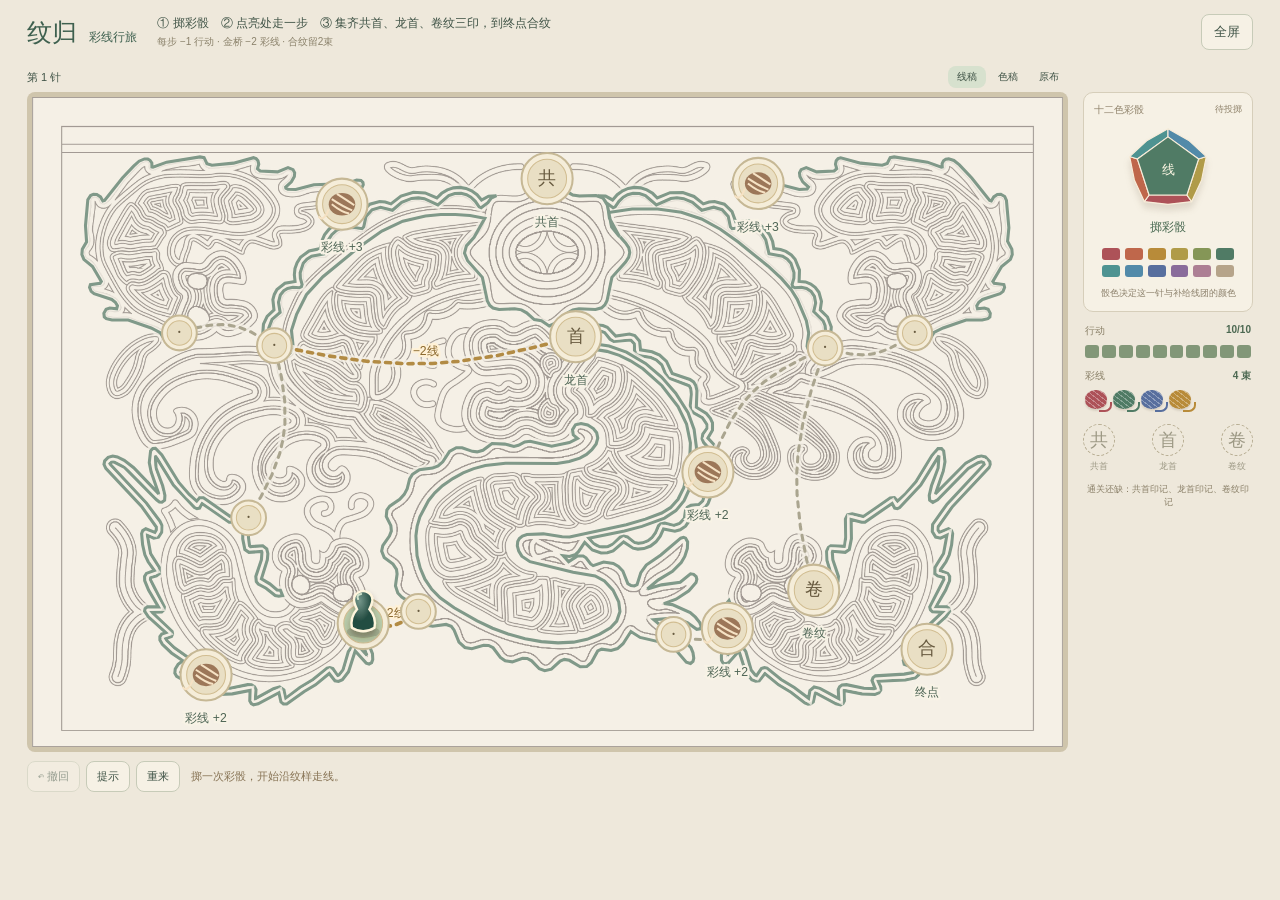
==== commit af9c80a5: "fix: settle goal before animation and explain missing win requirements" ====
--- a/game/index.html
+++ b/game/index.html
@@ -1 +1 @@
-<!doctype html><html lang="zh-CN"><head><meta charset="utf-8"><meta name="viewport" content="width=device-width,initial-scale=1,viewport-fit=cover"><meta name="theme-color" content="#eee8db"><title>纹归 · 彩线行旅</title><link rel="stylesheet" href="game.css"></head><body><main><header><a href="../" class="brand">纹归 <small>彩线行旅</small></a><p class="quick-rule">① 掷彩骰　② 点亮处走一步　③ 集齐三印，到终点合纹 <span>每步 −1 行动 · 金桥 −2 彩线 · 合纹留2束</span></p><button id="fullscreen">全屏</button></header><div class="layout"><section class="play-area"><div class="board-toolbar"><span id="turn"></span><div class="view-switch"><button data-view="line">线稿</button><button data-view="color">色稿</button><button data-view="cloth">原布</button></div></div><div class="board-shell"><svg id="board" viewBox="0 0 1008.43 635.73" role="group" aria-label="布面路线棋盘，掷骰后点击相邻位置，消耗一步"><defs><pattern id="weave" width="6" height="6" patternUnits="userSpaceOnUse"><path d="M0 1H6M1 0V6" stroke="#fff" stroke-opacity=".06" stroke-width=".6"/></pattern><filter id="shadow" x="-60%" y="-60%" width="220%" height="240%"><feDropShadow dx="0" dy="4" stdDeviation="3" flood-color="#40261a" flood-opacity=".35"/></filter><radialGradient id="wood"><stop stop-color="#fff8e7"/><stop offset="1" stop-color="#ddc8a2"/></radialGradient><radialGradient id="pawn-fill" cx="35%" cy="25%"><stop stop-color="#75968a"/><stop offset="1" stop-color="#244d42"/></radialGradient></defs><rect width="1008.43" height="635.73" fill="#f5f0e6"/><image id="line-view" href="pattern-line.png" width="1008.43" height="635.73" opacity=".4"/><image id="color-view" href="pattern-color.png" width="1008.43" height="635.73"/><image id="cloth-view" href="cloth.jpg" width="1008.43" height="635.73" preserveAspectRatio="xMidYMid meet"/><g id="routes"></g><g id="journey"></g><g id="nodes"></g><g id="pawn" pointer-events="none" filter="url(#shadow)"><ellipse cy="12" rx="16" ry="6" fill="#39271f" opacity=".18"/><path d="M-11 8Q-13-2-6-10Q-14-25 0-28Q14-25 6-10Q13-2 11 8Q0 15-11 8Z" fill="url(#pawn-fill)" stroke="#fff5dc" stroke-width="2.3"/><path d="M-5-20Q-7-24-2-25" fill="none" stroke="#d0e2cc" stroke-width="2" stroke-linecap="round"/></g></svg></div><div class="action-row"><button id="undo">↶ 撤回</button><button id="hint">提示</button><button id="restart">重来</button><span id="message" role="status" aria-live="polite">掷一次彩骰，开始沿纹样走线。</span></div></section><aside><section class="dice-card"><div class="card-label">十二色彩骰 <span id="dice-status">待投掷</span></div><button id="roll" aria-label="投掷十二面彩色骰子"><svg id="die" viewBox="0 0 140 140" aria-hidden="true"><g stroke="#fff5df" stroke-width="2"><path fill="var(--thread)" d="M70 6 124 37 124 101 70 133 16 101 16 37Z"/><path fill="#ffffff30" d="M70 6 70 32 34 58 16 37Z"/><path fill="#00000018" d="M124 37 106 58 106 91 124 101Z"/><path fill="#ffffff20" d="M70 6 124 37 106 58 70 32Z"/><path fill="#00000028" d="M70 133 70 111 106 91 124 101Z"/><path fill="#00000015" d="M16 101 34 91 70 111 70 133Z"/><path fill="#ffffff18" d="M16 37 34 58 34 91 16 101Z"/><path fill="none" d="M70 32 106 58 94 96 46 96 34 58Z"/></g><text x="70" y="79" text-anchor="middle" fill="#fff8e5" font-size="20" font-family="serif">线</text></svg><span id="roll-label">掷彩骰</span></button><div id="palette" aria-label="十二种骰面颜色"></div><p id="color-name">骰色决定这一针与补给线团的颜色</p></section><section class="resources"><div class="resource-title">行动 <strong id="steps-label"></strong></div><div id="step-tokens"></div><div class="resource-title yarn-title">彩线 <strong id="buttons-label"></strong></div><div id="button-tokens"></div></section><section class="mission"><div class="seals"><div id="seal-left" class="seal"><span>共</span><small>共首</small></div><div id="seal-flower" class="seal"><span>首</span><small>龙首</small></div><div id="seal-right" class="seal"><span>卷</span><small>卷纹</small></div></div><div id="exit-check"></div></section></aside></div><div class="portrait-note">↻ 横过手机，展开整片纹样</div></main><dialog id="result"><div class="result-icon">✦</div><h2 id="result-title"></h2><p id="result-detail"></p><div id="result-stars"></div><div class="dialog-actions"><button id="result-back">回看色稿</button><button id="result-cloth">查看原布</button><button id="result-restart">再走一次</button></div></dialog><script src="map-data.js"></script><script src="rules.js"></script><script src="game.js"></script></body></html>+<!doctype html><html lang="zh-CN"><head><meta charset="utf-8"><meta name="viewport" content="width=device-width,initial-scale=1,viewport-fit=cover"><meta name="theme-color" content="#eee8db"><title>纹归 · 彩线行旅</title><link rel="stylesheet" href="game.css"></head><body><main><header><a href="../" class="brand">纹归 <small>彩线行旅</small></a><p class="quick-rule">① 掷彩骰　② 点亮处走一步　③ 集齐共首、龙首、卷纹三印，到终点合纹 <span>每步 −1 行动 · 金桥 −2 彩线 · 合纹留2束</span></p><button id="fullscreen">全屏</button></header><div class="layout"><section class="play-area"><div class="board-toolbar"><span id="turn"></span><div class="view-switch"><button data-view="line">线稿</button><button data-view="color">色稿</button><button data-view="cloth">原布</button></div></div><div class="board-shell"><svg id="board" viewBox="0 0 1008.43 635.73" role="group" aria-label="布面路线棋盘，掷骰后点击相邻位置，消耗一步"><defs><pattern id="weave" width="6" height="6" patternUnits="userSpaceOnUse"><path d="M0 1H6M1 0V6" stroke="#fff" stroke-opacity=".06" stroke-width=".6"/></pattern><filter id="shadow" x="-60%" y="-60%" width="220%" height="240%"><feDropShadow dx="0" dy="4" stdDeviation="3" flood-color="#40261a" flood-opacity=".35"/></filter><radialGradient id="wood"><stop stop-color="#fff8e7"/><stop offset="1" stop-color="#ddc8a2"/></radialGradient><radialGradient id="pawn-fill" cx="35%" cy="25%"><stop stop-color="#75968a"/><stop offset="1" stop-color="#244d42"/></radialGradient></defs><rect width="1008.43" height="635.73" fill="#f5f0e6"/><image id="line-view" href="pattern-line.png" width="1008.43" height="635.73" opacity=".4"/><image id="color-view" href="pattern-color.png" width="1008.43" height="635.73"/><image id="cloth-view" href="cloth.jpg" width="1008.43" height="635.73" preserveAspectRatio="xMidYMid meet"/><g id="routes"></g><g id="journey"></g><g id="nodes"></g><g id="pawn" pointer-events="none" filter="url(#shadow)"><ellipse cy="12" rx="16" ry="6" fill="#39271f" opacity=".18"/><path d="M-11 8Q-13-2-6-10Q-14-25 0-28Q14-25 6-10Q13-2 11 8Q0 15-11 8Z" fill="url(#pawn-fill)" stroke="#fff5dc" stroke-width="2.3"/><path d="M-5-20Q-7-24-2-25" fill="none" stroke="#d0e2cc" stroke-width="2" stroke-linecap="round"/></g></svg></div><div class="action-row"><button id="undo">↶ 撤回</button><button id="hint">提示</button><button id="restart">重来</button><span id="message" role="status" aria-live="polite">掷一次彩骰，开始沿纹样走线。</span></div></section><aside><section class="dice-card"><div class="card-label">十二色彩骰 <span id="dice-status">待投掷</span></div><button id="roll" aria-label="投掷十二面彩色骰子"><svg id="die" viewBox="0 0 140 140" aria-hidden="true"><g stroke="#fff5df" stroke-width="2"><path fill="var(--thread)" d="M70 6 124 37 124 101 70 133 16 101 16 37Z"/><path fill="#ffffff30" d="M70 6 70 32 34 58 16 37Z"/><path fill="#00000018" d="M124 37 106 58 106 91 124 101Z"/><path fill="#ffffff20" d="M70 6 124 37 106 58 70 32Z"/><path fill="#00000028" d="M70 133 70 111 106 91 124 101Z"/><path fill="#00000015" d="M16 101 34 91 70 111 70 133Z"/><path fill="#ffffff18" d="M16 37 34 58 34 91 16 101Z"/><path fill="none" d="M70 32 106 58 94 96 46 96 34 58Z"/></g><text x="70" y="79" text-anchor="middle" fill="#fff8e5" font-size="20" font-family="serif">线</text></svg><span id="roll-label">掷彩骰</span></button><div id="palette" aria-label="十二种骰面颜色"></div><p id="color-name">骰色决定这一针与补给线团的颜色</p></section><section class="resources"><div class="resource-title">行动 <strong id="steps-label"></strong></div><div id="step-tokens"></div><div class="resource-title yarn-title">彩线 <strong id="buttons-label"></strong></div><div id="button-tokens"></div></section><section class="mission"><div class="seals"><div id="seal-left" class="seal"><span>共</span><small>共首</small></div><div id="seal-flower" class="seal"><span>首</span><small>龙首</small></div><div id="seal-right" class="seal"><span>卷</span><small>卷纹</small></div></div><div id="exit-check"></div></section></aside></div><div class="portrait-note">↻ 横过手机，展开整片纹样</div></main><dialog id="result"><div class="result-icon">✦</div><h2 id="result-title"></h2><p id="result-detail"></p><div id="result-stars"></div><div class="dialog-actions"><button id="result-back">回看色稿</button><button id="result-cloth">查看原布</button><button id="result-restart">再走一次</button></div></dialog><script src="map-data.js"></script><script src="rules.js"></script><script src="game.js"></script></body></html>
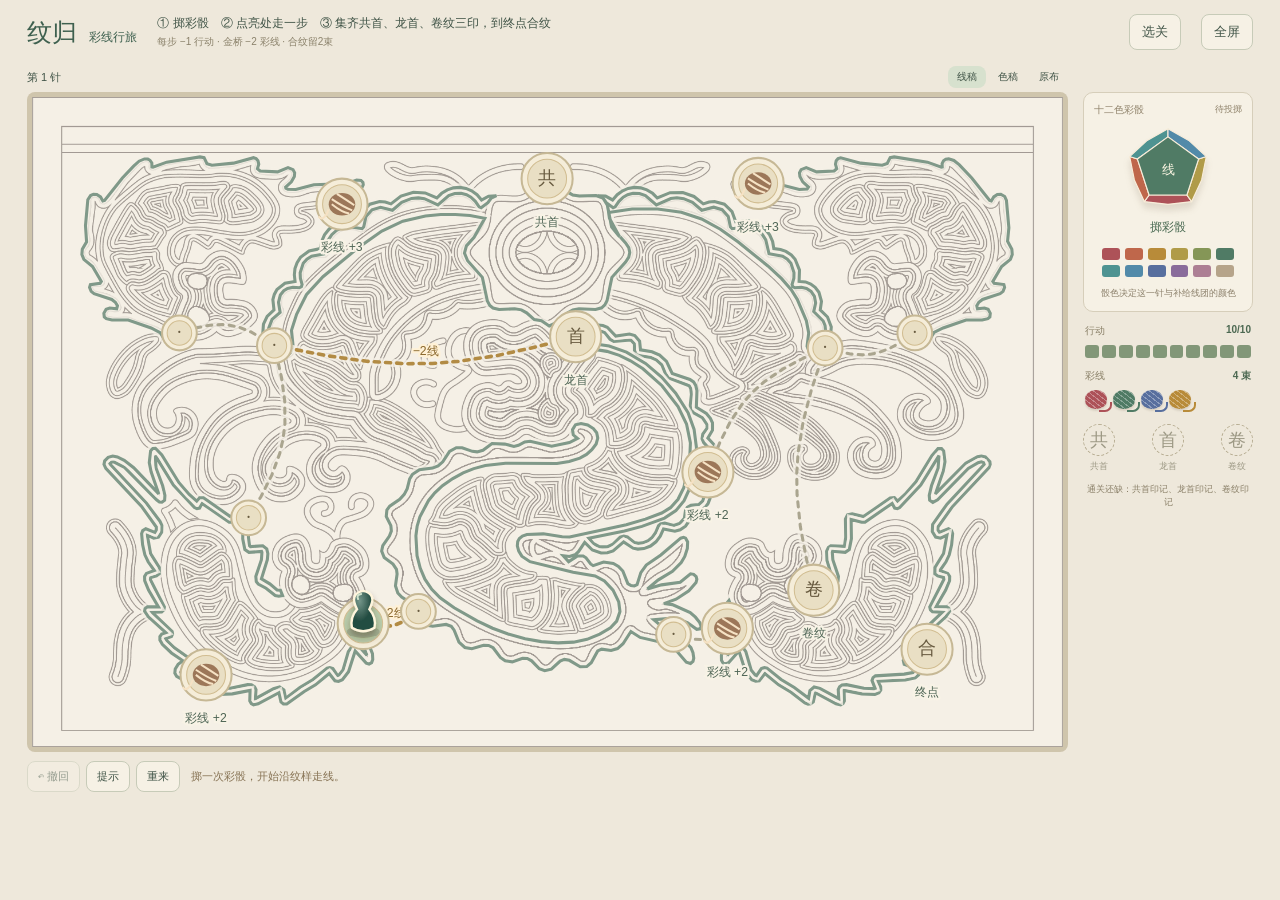
==== commit 9614d773: "feat: add second cloth level with knot-gated bridges and progression Introduce Twin Dragons, Central" ====
--- a/game/index.html
+++ b/game/index.html
@@ -1 +1 @@
-<!doctype html><html lang="zh-CN"><head><meta charset="utf-8"><meta name="viewport" content="width=device-width,initial-scale=1,viewport-fit=cover"><meta name="theme-color" content="#eee8db"><title>纹归 · 彩线行旅</title><link rel="stylesheet" href="game.css"></head><body><main><header><a href="../" class="brand">纹归 <small>彩线行旅</small></a><p class="quick-rule">① 掷彩骰　② 点亮处走一步　③ 集齐共首、龙首、卷纹三印，到终点合纹 <span>每步 −1 行动 · 金桥 −2 彩线 · 合纹留2束</span></p><button id="fullscreen">全屏</button></header><div class="layout"><section class="play-area"><div class="board-toolbar"><span id="turn"></span><div class="view-switch"><button data-view="line">线稿</button><button data-view="color">色稿</button><button data-view="cloth">原布</button></div></div><div class="board-shell"><svg id="board" viewBox="0 0 1008.43 635.73" role="group" aria-label="布面路线棋盘，掷骰后点击相邻位置，消耗一步"><defs><pattern id="weave" width="6" height="6" patternUnits="userSpaceOnUse"><path d="M0 1H6M1 0V6" stroke="#fff" stroke-opacity=".06" stroke-width=".6"/></pattern><filter id="shadow" x="-60%" y="-60%" width="220%" height="240%"><feDropShadow dx="0" dy="4" stdDeviation="3" flood-color="#40261a" flood-opacity=".35"/></filter><radialGradient id="wood"><stop stop-color="#fff8e7"/><stop offset="1" stop-color="#ddc8a2"/></radialGradient><radialGradient id="pawn-fill" cx="35%" cy="25%"><stop stop-color="#75968a"/><stop offset="1" stop-color="#244d42"/></radialGradient></defs><rect width="1008.43" height="635.73" fill="#f5f0e6"/><image id="line-view" href="pattern-line.png" width="1008.43" height="635.73" opacity=".4"/><image id="color-view" href="pattern-color.png" width="1008.43" height="635.73"/><image id="cloth-view" href="cloth.jpg" width="1008.43" height="635.73" preserveAspectRatio="xMidYMid meet"/><g id="routes"></g><g id="journey"></g><g id="nodes"></g><g id="pawn" pointer-events="none" filter="url(#shadow)"><ellipse cy="12" rx="16" ry="6" fill="#39271f" opacity=".18"/><path d="M-11 8Q-13-2-6-10Q-14-25 0-28Q14-25 6-10Q13-2 11 8Q0 15-11 8Z" fill="url(#pawn-fill)" stroke="#fff5dc" stroke-width="2.3"/><path d="M-5-20Q-7-24-2-25" fill="none" stroke="#d0e2cc" stroke-width="2" stroke-linecap="round"/></g></svg></div><div class="action-row"><button id="undo">↶ 撤回</button><button id="hint">提示</button><button id="restart">重来</button><span id="message" role="status" aria-live="polite">掷一次彩骰，开始沿纹样走线。</span></div></section><aside><section class="dice-card"><div class="card-label">十二色彩骰 <span id="dice-status">待投掷</span></div><button id="roll" aria-label="投掷十二面彩色骰子"><svg id="die" viewBox="0 0 140 140" aria-hidden="true"><g stroke="#fff5df" stroke-width="2"><path fill="var(--thread)" d="M70 6 124 37 124 101 70 133 16 101 16 37Z"/><path fill="#ffffff30" d="M70 6 70 32 34 58 16 37Z"/><path fill="#00000018" d="M124 37 106 58 106 91 124 101Z"/><path fill="#ffffff20" d="M70 6 124 37 106 58 70 32Z"/><path fill="#00000028" d="M70 133 70 111 106 91 124 101Z"/><path fill="#00000015" d="M16 101 34 91 70 111 70 133Z"/><path fill="#ffffff18" d="M16 37 34 58 34 91 16 101Z"/><path fill="none" d="M70 32 106 58 94 96 46 96 34 58Z"/></g><text x="70" y="79" text-anchor="middle" fill="#fff8e5" font-size="20" font-family="serif">线</text></svg><span id="roll-label">掷彩骰</span></button><div id="palette" aria-label="十二种骰面颜色"></div><p id="color-name">骰色决定这一针与补给线团的颜色</p></section><section class="resources"><div class="resource-title">行动 <strong id="steps-label"></strong></div><div id="step-tokens"></div><div class="resource-title yarn-title">彩线 <strong id="buttons-label"></strong></div><div id="button-tokens"></div></section><section class="mission"><div class="seals"><div id="seal-left" class="seal"><span>共</span><small>共首</small></div><div id="seal-flower" class="seal"><span>首</span><small>龙首</small></div><div id="seal-right" class="seal"><span>卷</span><small>卷纹</small></div></div><div id="exit-check"></div></section></aside></div><div class="portrait-note">↻ 横过手机，展开整片纹样</div></main><dialog id="result"><div class="result-icon">✦</div><h2 id="result-title"></h2><p id="result-detail"></p><div id="result-stars"></div><div class="dialog-actions"><button id="result-back">回看色稿</button><button id="result-cloth">查看原布</button><button id="result-restart">再走一次</button></div></dialog><script src="map-data.js"></script><script src="rules.js"></script><script src="game.js"></script></body></html>+<!doctype html><html lang="zh-CN"><head><meta charset="utf-8"><meta name="viewport" content="width=device-width,initial-scale=1,viewport-fit=cover"><meta name="theme-color" content="#eee8db"><title>纹归 · 彩线行旅</title><link rel="stylesheet" href="game.css"></head><body><main><header><a href="../" class="brand">纹归 <small>彩线行旅</small></a><p class="quick-rule" id="quick-rule">① 掷彩骰　② 点亮处走一步　③ 集齐共首、龙首、卷纹三印，到终点合纹 <span>每步 −1 行动 · 金桥 −2 彩线 · 合纹留2束</span></p><button id="levels-open">选关</button><button id="fullscreen">全屏</button></header><div class="layout"><section class="play-area"><div class="board-toolbar"><span id="turn"></span><div class="view-switch"><button data-view="line">线稿</button><button data-view="color">色稿</button><button data-view="cloth">原布</button></div></div><div class="board-shell"><svg id="board" viewBox="0 0 1008.43 635.73" role="group" aria-label="布面路线棋盘，掷骰后点击相邻位置，消耗一步"><defs><pattern id="weave" width="6" height="6" patternUnits="userSpaceOnUse"><path d="M0 1H6M1 0V6" stroke="#fff" stroke-opacity=".06" stroke-width=".6"/></pattern><filter id="shadow" x="-60%" y="-60%" width="220%" height="240%"><feDropShadow dx="0" dy="4" stdDeviation="3" flood-color="#40261a" flood-opacity=".35"/></filter><radialGradient id="wood"><stop stop-color="#fff8e7"/><stop offset="1" stop-color="#ddc8a2"/></radialGradient><radialGradient id="pawn-fill" cx="35%" cy="25%"><stop stop-color="#75968a"/><stop offset="1" stop-color="#244d42"/></radialGradient></defs><rect width="1008.43" height="635.73" fill="#f5f0e6"/><image id="line-view" href="pattern-line.png" width="1008.43" height="635.73" opacity=".4"/><image id="color-view" href="pattern-color.png" width="1008.43" height="635.73"/><image id="cloth-view" href="cloth.jpg" width="1008.43" height="635.73" preserveAspectRatio="xMidYMid meet"/><g id="routes"></g><g id="journey"></g><g id="nodes"></g><g id="pawn" pointer-events="none" filter="url(#shadow)"><ellipse cy="12" rx="16" ry="6" fill="#39271f" opacity=".18"/><path d="M-11 8Q-13-2-6-10Q-14-25 0-28Q14-25 6-10Q13-2 11 8Q0 15-11 8Z" fill="url(#pawn-fill)" stroke="#fff5dc" stroke-width="2.3"/><path d="M-5-20Q-7-24-2-25" fill="none" stroke="#d0e2cc" stroke-width="2" stroke-linecap="round"/></g></svg></div><div class="action-row"><button id="undo">↶ 撤回</button><button id="hint">提示</button><button id="restart">重来</button><span id="message" role="status" aria-live="polite">掷一次彩骰，开始沿纹样走线。</span></div></section><aside><section class="dice-card"><div class="card-label">十二色彩骰 <span id="dice-status">待投掷</span></div><button id="roll" aria-label="投掷十二面彩色骰子"><svg id="die" viewBox="0 0 140 140" aria-hidden="true"><g stroke="#fff5df" stroke-width="2"><path fill="var(--thread)" d="M70 6 124 37 124 101 70 133 16 101 16 37Z"/><path fill="#ffffff30" d="M70 6 70 32 34 58 16 37Z"/><path fill="#00000018" d="M124 37 106 58 106 91 124 101Z"/><path fill="#ffffff20" d="M70 6 124 37 106 58 70 32Z"/><path fill="#00000028" d="M70 133 70 111 106 91 124 101Z"/><path fill="#00000015" d="M16 101 34 91 70 111 70 133Z"/><path fill="#ffffff18" d="M16 37 34 58 34 91 16 101Z"/><path fill="none" d="M70 32 106 58 94 96 46 96 34 58Z"/></g><text x="70" y="79" text-anchor="middle" fill="#fff8e5" font-size="20" font-family="serif">线</text></svg><span id="roll-label">掷彩骰</span></button><div id="palette" aria-label="十二种骰面颜色"></div><p id="color-name">骰色决定这一针与补给线团的颜色</p></section><section class="resources"><div class="resource-title">行动 <strong id="steps-label"></strong></div><div id="step-tokens"></div><div class="resource-title yarn-title">彩线 <strong id="buttons-label"></strong></div><div id="button-tokens"></div></section><section class="mission"><div class="seals"><div id="seal-left" class="seal"><span>共</span><small>共首</small></div><div id="seal-flower" class="seal"><span>首</span><small>龙首</small></div><div id="seal-right" class="seal"><span>卷</span><small>卷纹</small></div></div><div id="exit-check"></div></section></aside></div><div class="portrait-note">↻ 横过手机，展开整片纹样</div></main><dialog id="result"><div class="result-icon">✦</div><h2 id="result-title"></h2><p id="result-detail"></p><div id="result-stars"></div><button id="result-animation" hidden>观看我的成布动画</button><button id="next-level" hidden>下一片布 →</button><div class="dialog-actions"><button id="result-back">回看色稿</button><button id="result-cloth">查看原布</button><button id="result-restart">再走一次</button></div></dialog><dialog id="level-picker"><small>纹样旅程</small><h2>挑一片布，继续走线。</h2><div class="level-cards"><button id="pick-level-1"><b>01 · 循纹归针</b><span>10 步 · 沿卷纹学会取线与合纹</span><em id="level-1-status"></em></button><button id="pick-level-2"><b>02 · 双龙结心</b><span>16 步 · 先结心开桥，再取双龙印记</span><em id="level-2-status"></em></button></div><p>每片布独立存档，切换不会丢失当前路线。</p><button id="levels-close">继续当前关</button></dialog><section id="finale" hidden aria-label="我的彩线成布动画"><div class="finale-top"><div><small>属于这一局的颜色</small><h2 id="finale-title">循线，成纹。</h2></div><button id="finale-skip">跳至成布</button></div><div class="finale-stage"><canvas id="finale-canvas" width="1512" height="954" aria-label="本局配色纹样动画"></canvas><img id="finale-atlas" src="../assets/artwork.png" hidden alt=""></div><div class="finale-bottom"><p id="finale-caption" role="status" aria-live="polite">让走过的彩线，回到纹样里。</p><div id="finale-palette"></div><div class="finale-controls"><button id="finale-replay">重播动画</button><button id="finale-original">对照原布</button><button id="finale-close">回到棋盘</button></div></div></section><script src="map-data.js"></script><script src="level2-data.js"></script><script src="rules.js"></script><script src="finale-data.js"></script><script src="finale.js"></script><script src="game.js"></script></body></html>
--- a/game/game.css
+++ b/game/game.css
@@ -2,3 +2,6 @@
 @media(orientation:landscape) and (max-height:600px){main{height:100dvh;padding-top:6px;padding-bottom:5px;max-width:none;display:flex;flex-direction:column}header{gap:12px;padding-bottom:4px;min-height:38px}.brand{font-size:20px}.brand small{display:none}.quick-rule{font-size:10px}.quick-rule span{font-size:9px}header button{font-size:10px;padding:6px 9px}.layout{flex:1;min-height:0;grid-template-columns:minmax(0,1fr) 148px;gap:10px}.play-area{display:flex;flex-direction:column;min-height:0;align-items:center}.board-toolbar,.action-row{width:100%}.board-toolbar{height:24px;flex-shrink:0}.board-shell{min-height:0;flex:1;aspect-ratio:1008.43/635.73;max-width:100%;padding:3px}#board{height:100%;width:100%}.action-row{margin-top:4px;min-height:30px}.action-row button{font-size:10px;padding:5px 8px}#message{font-size:9px}aside{padding-top:0;overflow:auto;scrollbar-width:thin}.dice-card{padding:7px}#die{height:77px;width:77px}#color-name{margin-top:7px;font-size:8px}.resources{padding:9px 2px}.resource-title{margin-bottom:5px}.yarn-title{margin-top:8px}.seal span{width:27px;height:27px;font-size:15px}#exit-check{margin-top:6px}.yarn-token{width:19px;height:17px}}
 @media(orientation:portrait) and (max-width:700px){main{padding:12px}header{flex-wrap:wrap;gap:8px}.quick-rule{order:3;flex-basis:100%;font-size:11px}header>button{margin-left:auto}.layout{grid-template-columns:1fr}.play-area{min-width:0}aside{padding-top:0;display:grid;grid-template-columns:140px 1fr;gap:12px}.dice-card{grid-row:span 2}.resources{padding-top:5px}.mission{align-self:end}.portrait-note{display:block;text-align:center;padding:14px;font-size:12px;color:#8c7857}.action-row{flex-wrap:wrap}#message{flex-basis:100%;margin:4px 0}}
 @media(prefers-reduced-motion:reduce){.rolling{animation:none}#line-view,#color-view,#cloth-view{transition:none}}
+/* Personal color finale stays in the landscape viewport and never replaces source art. */
+.finale-open{overflow:hidden}#finale{position:fixed;inset:0;z-index:50;background:#eee8db;display:flex;flex-direction:column;padding:18px max(22px,env(safe-area-inset-left));overflow:auto}.finale-top{display:flex;justify-content:space-between;align-items:center;gap:15px}.finale-top small{font-size:10px;color:#9a8566;letter-spacing:3px}.finale-top h2{font:28px serif;letter-spacing:2px;margin:7px 0 10px}.finale-stage{flex:1;min-height:0;display:flex;justify-content:center;align-items:center;padding:10px}.finale-stage canvas{max-width:100%;max-height:100%;aspect-ratio:1008.43/635.73;object-fit:contain;box-shadow:0 12px 45px #64523720;border:1px solid #d6c9ad}.finale-bottom{text-align:center;flex-shrink:0}#finale-caption{font-size:11px;color:#8d795d;margin:8px 0;line-height:1.6}#finale-palette{display:flex;justify-content:center;gap:7px;margin:9px 0}#finale-palette span{width:16px;height:16px;border-radius:50%;border:2px solid #f8f1df;box-shadow:0 1px 2px #63513225}.finale-controls{display:flex;justify-content:center;gap:8px}.finale-controls button{font-size:11px}#result-animation{margin:12px 0;background:#dce5d1}#finale-atlas{display:none}@media(orientation:landscape) and (max-height:600px){#finale{padding:7px max(12px,env(safe-area-inset-left))}.finale-top h2{font-size:20px;margin:3px 0}.finale-top small{font-size:8px}.finale-top button,.finale-controls button{font-size:10px;padding:5px 9px}.finale-stage{padding:4px}.finale-stage canvas{width:auto;height:100%;max-width:100%}#finale-caption{font-size:9px;margin:4px 0}#finale-palette{margin:5px 0}#finale-palette span{width:12px;height:12px}}
+#level-picker{max-width:570px}#level-picker>small{font-size:10px;letter-spacing:3px;color:#9d8768}.level-cards{display:grid;grid-template-columns:1fr 1fr;gap:12px;margin:20px 0}.level-cards button{display:flex;flex-direction:column;gap:12px;padding:22px 15px;text-align:left;background:#ede6d5;border:1px solid #c9baa0;min-height:150px}.level-cards button:nth-child(2){background:#e1e6d7}.level-cards b{font:20px serif}.level-cards span{font-size:11px;line-height:1.7;color:#7f7b65}.level-cards em{font:10px Arial;color:#5b7858}#next-level{display:block;width:100%;background:#46674e;color:#fff5e4;margin:8px 0 16px}#levels-open{white-space:nowrap}.route.locked{stroke:#b9af9d;opacity:.6}.edge-cost-label.locked{fill:#8d8070}@media(orientation:landscape) and (max-height:600px){.level-cards{margin:10px 0}.level-cards button{min-height:100px;padding:12px}.level-cards b{font-size:18px}#level-picker{padding:18px}#level-picker h2{margin:8px 0;font-size:22px}#level-picker p{margin:5px 0}}
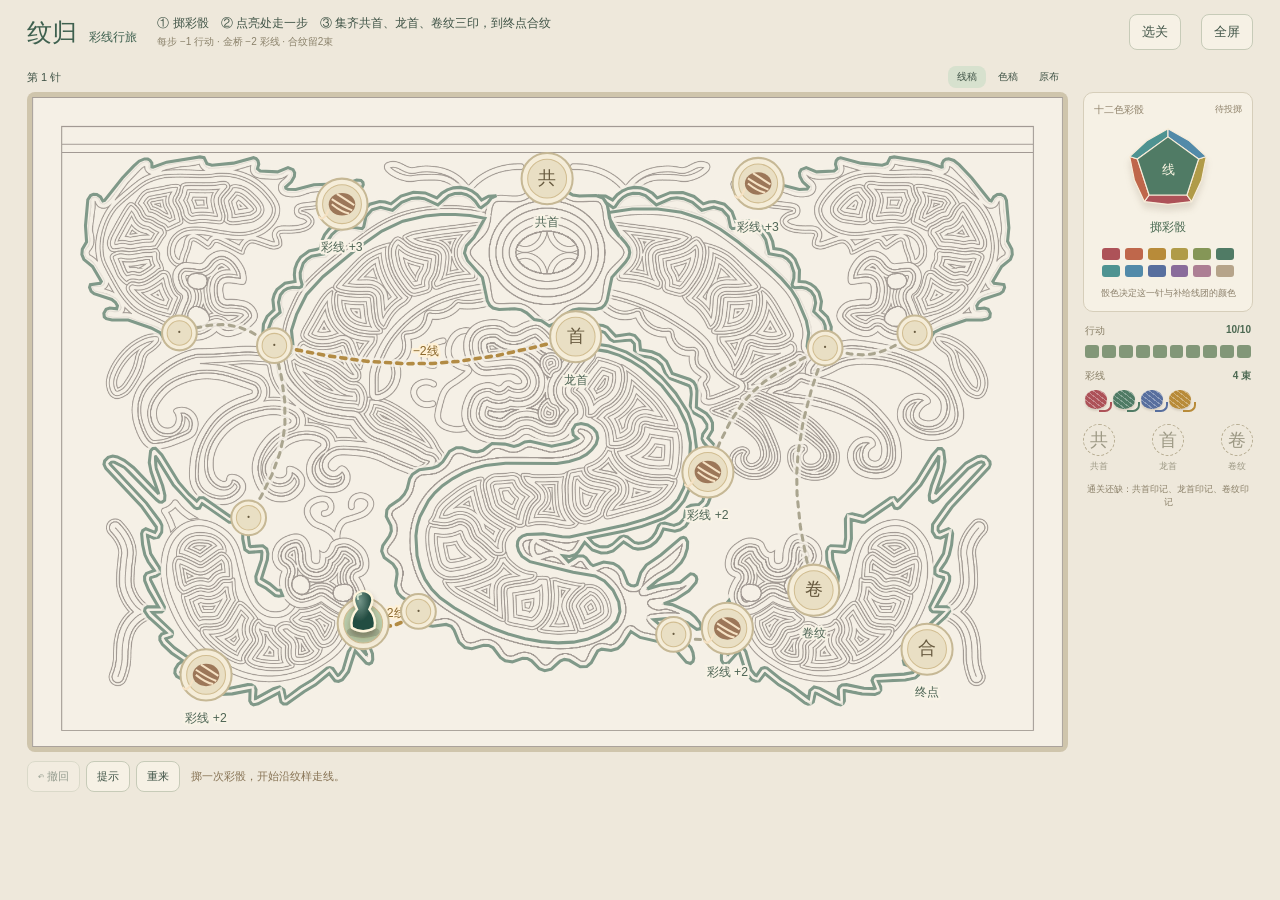
==== commit be91f909: "feat: replace level two temporary art with official drawing displays Rasterize five isolated motifs " ====
--- a/game/index.html
+++ b/game/index.html
@@ -1 +1 @@
-<!doctype html><html lang="zh-CN"><head><meta charset="utf-8"><meta name="viewport" content="width=device-width,initial-scale=1,viewport-fit=cover"><meta name="theme-color" content="#eee8db"><title>纹归 · 彩线行旅</title><link rel="stylesheet" href="game.css"></head><body><main><header><a href="../" class="brand">纹归 <small>彩线行旅</small></a><p class="quick-rule" id="quick-rule">① 掷彩骰　② 点亮处走一步　③ 集齐共首、龙首、卷纹三印，到终点合纹 <span>每步 −1 行动 · 金桥 −2 彩线 · 合纹留2束</span></p><button id="levels-open">选关</button><button id="fullscreen">全屏</button></header><div class="layout"><section class="play-area"><div class="board-toolbar"><span id="turn"></span><div class="view-switch"><button data-view="line">线稿</button><button data-view="color">色稿</button><button data-view="cloth">原布</button></div></div><div class="board-shell"><svg id="board" viewBox="0 0 1008.43 635.73" role="group" aria-label="布面路线棋盘，掷骰后点击相邻位置，消耗一步"><defs><pattern id="weave" width="6" height="6" patternUnits="userSpaceOnUse"><path d="M0 1H6M1 0V6" stroke="#fff" stroke-opacity=".06" stroke-width=".6"/></pattern><filter id="shadow" x="-60%" y="-60%" width="220%" height="240%"><feDropShadow dx="0" dy="4" stdDeviation="3" flood-color="#40261a" flood-opacity=".35"/></filter><radialGradient id="wood"><stop stop-color="#fff8e7"/><stop offset="1" stop-color="#ddc8a2"/></radialGradient><radialGradient id="pawn-fill" cx="35%" cy="25%"><stop stop-color="#75968a"/><stop offset="1" stop-color="#244d42"/></radialGradient></defs><rect width="1008.43" height="635.73" fill="#f5f0e6"/><image id="line-view" href="pattern-line.png" width="1008.43" height="635.73" opacity=".4"/><image id="color-view" href="pattern-color.png" width="1008.43" height="635.73"/><image id="cloth-view" href="cloth.jpg" width="1008.43" height="635.73" preserveAspectRatio="xMidYMid meet"/><g id="routes"></g><g id="journey"></g><g id="nodes"></g><g id="pawn" pointer-events="none" filter="url(#shadow)"><ellipse cy="12" rx="16" ry="6" fill="#39271f" opacity=".18"/><path d="M-11 8Q-13-2-6-10Q-14-25 0-28Q14-25 6-10Q13-2 11 8Q0 15-11 8Z" fill="url(#pawn-fill)" stroke="#fff5dc" stroke-width="2.3"/><path d="M-5-20Q-7-24-2-25" fill="none" stroke="#d0e2cc" stroke-width="2" stroke-linecap="round"/></g></svg></div><div class="action-row"><button id="undo">↶ 撤回</button><button id="hint">提示</button><button id="restart">重来</button><span id="message" role="status" aria-live="polite">掷一次彩骰，开始沿纹样走线。</span></div></section><aside><section class="dice-card"><div class="card-label">十二色彩骰 <span id="dice-status">待投掷</span></div><button id="roll" aria-label="投掷十二面彩色骰子"><svg id="die" viewBox="0 0 140 140" aria-hidden="true"><g stroke="#fff5df" stroke-width="2"><path fill="var(--thread)" d="M70 6 124 37 124 101 70 133 16 101 16 37Z"/><path fill="#ffffff30" d="M70 6 70 32 34 58 16 37Z"/><path fill="#00000018" d="M124 37 106 58 106 91 124 101Z"/><path fill="#ffffff20" d="M70 6 124 37 106 58 70 32Z"/><path fill="#00000028" d="M70 133 70 111 106 91 124 101Z"/><path fill="#00000015" d="M16 101 34 91 70 111 70 133Z"/><path fill="#ffffff18" d="M16 37 34 58 34 91 16 101Z"/><path fill="none" d="M70 32 106 58 94 96 46 96 34 58Z"/></g><text x="70" y="79" text-anchor="middle" fill="#fff8e5" font-size="20" font-family="serif">线</text></svg><span id="roll-label">掷彩骰</span></button><div id="palette" aria-label="十二种骰面颜色"></div><p id="color-name">骰色决定这一针与补给线团的颜色</p></section><section class="resources"><div class="resource-title">行动 <strong id="steps-label"></strong></div><div id="step-tokens"></div><div class="resource-title yarn-title">彩线 <strong id="buttons-label"></strong></div><div id="button-tokens"></div></section><section class="mission"><div class="seals"><div id="seal-left" class="seal"><span>共</span><small>共首</small></div><div id="seal-flower" class="seal"><span>首</span><small>龙首</small></div><div id="seal-right" class="seal"><span>卷</span><small>卷纹</small></div></div><div id="exit-check"></div></section></aside></div><div class="portrait-note">↻ 横过手机，展开整片纹样</div></main><dialog id="result"><div class="result-icon">✦</div><h2 id="result-title"></h2><p id="result-detail"></p><div id="result-stars"></div><button id="result-animation" hidden>观看我的成布动画</button><button id="next-level" hidden>下一片布 →</button><div class="dialog-actions"><button id="result-back">回看色稿</button><button id="result-cloth">查看原布</button><button id="result-restart">再走一次</button></div></dialog><dialog id="level-picker"><small>纹样旅程</small><h2>挑一片布，继续走线。</h2><div class="level-cards"><button id="pick-level-1"><b>01 · 循纹归针</b><span>10 步 · 沿卷纹学会取线与合纹</span><em id="level-1-status"></em></button><button id="pick-level-2"><b>02 · 双龙结心</b><span>16 步 · 先结心开桥，再取双龙印记</span><em id="level-2-status"></em></button></div><p>每片布独立存档，切换不会丢失当前路线。</p><button id="levels-close">继续当前关</button></dialog><section id="finale" hidden aria-label="我的彩线成布动画"><div class="finale-top"><div><small>属于这一局的颜色</small><h2 id="finale-title">循线，成纹。</h2></div><button id="finale-skip">跳至成布</button></div><div class="finale-stage"><canvas id="finale-canvas" width="1512" height="954" aria-label="本局配色纹样动画"></canvas><img id="finale-atlas" src="../assets/artwork.png" hidden alt=""></div><div class="finale-bottom"><p id="finale-caption" role="status" aria-live="polite">让走过的彩线，回到纹样里。</p><div id="finale-palette"></div><div class="finale-controls"><button id="finale-replay">重播动画</button><button id="finale-original">对照原布</button><button id="finale-close">回到棋盘</button></div></div></section><script src="map-data.js"></script><script src="level2-data.js"></script><script src="rules.js"></script><script src="finale-data.js"></script><script src="finale.js"></script><script src="game.js"></script></body></html>+<!doctype html><html lang="zh-CN"><head><meta charset="utf-8"><meta name="viewport" content="width=device-width,initial-scale=1,viewport-fit=cover"><meta name="theme-color" content="#eee8db"><title>纹归 · 彩线行旅</title><link rel="stylesheet" href="game.css"></head><body><main><header><a href="../" class="brand">纹归 <small>彩线行旅</small></a><p class="quick-rule" id="quick-rule">① 掷彩骰　② 点亮处走一步　③ 集齐共首、龙首、卷纹三印，到终点合纹 <span>每步 −1 行动 · 金桥 −2 彩线 · 合纹留2束</span></p><button id="source-open" hidden>完整稿</button><button id="levels-open">选关</button><button id="fullscreen">全屏</button></header><div class="layout"><section class="play-area"><div class="board-toolbar"><span id="turn"></span><div class="view-switch"><button data-view="line">线稿</button><button data-view="color">色稿</button><button data-view="cloth">原布</button></div></div><div class="board-shell"><svg id="board" viewBox="0 0 1008.43 635.73" role="group" aria-label="布面路线棋盘，掷骰后点击相邻位置，消耗一步"><defs><pattern id="weave" width="6" height="6" patternUnits="userSpaceOnUse"><path d="M0 1H6M1 0V6" stroke="#fff" stroke-opacity=".06" stroke-width=".6"/></pattern><filter id="shadow" x="-60%" y="-60%" width="220%" height="240%"><feDropShadow dx="0" dy="4" stdDeviation="3" flood-color="#40261a" flood-opacity=".35"/></filter><radialGradient id="wood"><stop stop-color="#fff8e7"/><stop offset="1" stop-color="#ddc8a2"/></radialGradient><radialGradient id="pawn-fill" cx="35%" cy="25%"><stop stop-color="#75968a"/><stop offset="1" stop-color="#244d42"/></radialGradient></defs><rect width="1008.43" height="635.73" fill="#f5f0e6"/><image id="line-view" href="pattern-line.png" width="1008.43" height="635.73" opacity=".4"/><image id="color-view" href="pattern-color.png" width="1008.43" height="635.73"/><image id="cloth-view" href="cloth.jpg" width="1008.43" height="635.73" preserveAspectRatio="xMidYMid meet"/><g id="routes"></g><g id="journey"></g><g id="nodes"></g><g id="pawn" pointer-events="none" filter="url(#shadow)"><ellipse cy="12" rx="16" ry="6" fill="#39271f" opacity=".18"/><path d="M-11 8Q-13-2-6-10Q-14-25 0-28Q14-25 6-10Q13-2 11 8Q0 15-11 8Z" fill="url(#pawn-fill)" stroke="#fff5dc" stroke-width="2.3"/><path d="M-5-20Q-7-24-2-25" fill="none" stroke="#d0e2cc" stroke-width="2" stroke-linecap="round"/></g></svg></div><div class="action-row"><button id="undo">↶ 撤回</button><button id="hint">提示</button><button id="restart">重来</button><span id="message" role="status" aria-live="polite">掷一次彩骰，开始沿纹样走线。</span></div></section><aside><section class="dice-card"><div class="card-label">十二色彩骰 <span id="dice-status">待投掷</span></div><button id="roll" aria-label="投掷十二面彩色骰子"><svg id="die" viewBox="0 0 140 140" aria-hidden="true"><g stroke="#fff5df" stroke-width="2"><path fill="var(--thread)" d="M70 6 124 37 124 101 70 133 16 101 16 37Z"/><path fill="#ffffff30" d="M70 6 70 32 34 58 16 37Z"/><path fill="#00000018" d="M124 37 106 58 106 91 124 101Z"/><path fill="#ffffff20" d="M70 6 124 37 106 58 70 32Z"/><path fill="#00000028" d="M70 133 70 111 106 91 124 101Z"/><path fill="#00000015" d="M16 101 34 91 70 111 70 133Z"/><path fill="#ffffff18" d="M16 37 34 58 34 91 16 101Z"/><path fill="none" d="M70 32 106 58 94 96 46 96 34 58Z"/></g><text x="70" y="79" text-anchor="middle" fill="#fff8e5" font-size="20" font-family="serif">线</text></svg><span id="roll-label">掷彩骰</span></button><div id="palette" aria-label="十二种骰面颜色"></div><p id="color-name">骰色决定这一针与补给线团的颜色</p></section><section class="resources"><div class="resource-title">行动 <strong id="steps-label"></strong></div><div id="step-tokens"></div><div class="resource-title yarn-title">彩线 <strong id="buttons-label"></strong></div><div id="button-tokens"></div></section><section class="mission"><div class="seals"><div id="seal-left" class="seal"><span>共</span><small>共首</small></div><div id="seal-flower" class="seal"><span>首</span><small>龙首</small></div><div id="seal-right" class="seal"><span>卷</span><small>卷纹</small></div></div><div id="exit-check"></div></section></aside></div><div class="portrait-note">↻ 横过手机，展开整片纹样</div></main><dialog id="result"><div class="result-icon">✦</div><h2 id="result-title"></h2><p id="result-detail"></p><div id="result-stars"></div><button id="result-animation" hidden>观看我的成布动画</button><button id="next-level" hidden>下一片布 →</button><div class="dialog-actions"><button id="result-back">回看色稿</button><button id="result-cloth">查看原布</button><button id="result-restart">再走一次</button></div></dialog><dialog id="source-viewer"><div class="source-head"><strong>第二片布 · 完整绘制稿</strong><button id="source-close">关闭</button></div><div class="source-tabs"><button id="source-line">完整线稿</button><button id="source-color">完整色稿</button></div><img id="source-image" alt="第二片布完整绘制稿"></dialog><dialog id="level-picker"><small>纹样旅程</small><h2>挑一片布，继续走线。</h2><div class="level-cards"><button id="pick-level-1"><b>01 · 循纹归针</b><span>10 步 · 沿卷纹学会取线与合纹</span><em id="level-1-status"></em></button><button id="pick-level-2"><b>02 · 双龙结心</b><span>16 步 · 先结心开桥，再取双龙印记</span><em id="level-2-status"></em></button></div><p>每片布独立存档，切换不会丢失当前路线。</p><button id="levels-close">继续当前关</button></dialog><section id="finale" hidden aria-label="我的彩线成布动画"><div class="finale-top"><div><small>属于这一局的颜色</small><h2 id="finale-title">循线，成纹。</h2></div><button id="finale-skip">跳至成布</button></div><div class="finale-stage"><canvas id="finale-canvas" width="1512" height="954" aria-label="本局配色纹样动画"></canvas><img id="finale-atlas" src="../assets/artwork.png" hidden alt=""></div><div class="finale-bottom"><p id="finale-caption" role="status" aria-live="polite">让走过的彩线，回到纹样里。</p><div id="finale-palette"></div><div class="finale-controls"><button id="finale-replay">重播动画</button><button id="finale-original">对照原布</button><button id="finale-close">回到棋盘</button></div></div></section><script src="map-data.js"></script><script src="level2-data.js"></script><script src="rules.js"></script><script src="finale-data.js"></script><script src="finale.js"></script><script src="game.js"></script></body></html>
--- a/game/game.css
+++ b/game/game.css
@@ -5,3 +5,5 @@
 /* Personal color finale stays in the landscape viewport and never replaces source art. */
 .finale-open{overflow:hidden}#finale{position:fixed;inset:0;z-index:50;background:#eee8db;display:flex;flex-direction:column;padding:18px max(22px,env(safe-area-inset-left));overflow:auto}.finale-top{display:flex;justify-content:space-between;align-items:center;gap:15px}.finale-top small{font-size:10px;color:#9a8566;letter-spacing:3px}.finale-top h2{font:28px serif;letter-spacing:2px;margin:7px 0 10px}.finale-stage{flex:1;min-height:0;display:flex;justify-content:center;align-items:center;padding:10px}.finale-stage canvas{max-width:100%;max-height:100%;aspect-ratio:1008.43/635.73;object-fit:contain;box-shadow:0 12px 45px #64523720;border:1px solid #d6c9ad}.finale-bottom{text-align:center;flex-shrink:0}#finale-caption{font-size:11px;color:#8d795d;margin:8px 0;line-height:1.6}#finale-palette{display:flex;justify-content:center;gap:7px;margin:9px 0}#finale-palette span{width:16px;height:16px;border-radius:50%;border:2px solid #f8f1df;box-shadow:0 1px 2px #63513225}.finale-controls{display:flex;justify-content:center;gap:8px}.finale-controls button{font-size:11px}#result-animation{margin:12px 0;background:#dce5d1}#finale-atlas{display:none}@media(orientation:landscape) and (max-height:600px){#finale{padding:7px max(12px,env(safe-area-inset-left))}.finale-top h2{font-size:20px;margin:3px 0}.finale-top small{font-size:8px}.finale-top button,.finale-controls button{font-size:10px;padding:5px 9px}.finale-stage{padding:4px}.finale-stage canvas{width:auto;height:100%;max-width:100%}#finale-caption{font-size:9px;margin:4px 0}#finale-palette{margin:5px 0}#finale-palette span{width:12px;height:12px}}
 #level-picker{max-width:570px}#level-picker>small{font-size:10px;letter-spacing:3px;color:#9d8768}.level-cards{display:grid;grid-template-columns:1fr 1fr;gap:12px;margin:20px 0}.level-cards button{display:flex;flex-direction:column;gap:12px;padding:22px 15px;text-align:left;background:#ede6d5;border:1px solid #c9baa0;min-height:150px}.level-cards button:nth-child(2){background:#e1e6d7}.level-cards b{font:20px serif}.level-cards span{font-size:11px;line-height:1.7;color:#7f7b65}.level-cards em{font:10px Arial;color:#5b7858}#next-level{display:block;width:100%;background:#46674e;color:#fff5e4;margin:8px 0 16px}#levels-open{white-space:nowrap}.route.locked{stroke:#b9af9d;opacity:.6}.edge-cost-label.locked{fill:#8d8070}@media(orientation:landscape) and (max-height:600px){.level-cards{margin:10px 0}.level-cards button{min-height:100px;padding:12px}.level-cards b{font-size:18px}#level-picker{padding:18px}#level-picker h2{margin:8px 0;font-size:22px}#level-picker p{margin:5px 0}}
+
+#source-viewer{height:92dvh;max-width:850px;width:94vw;padding:15px;overflow:auto}#source-image{display:block;max-width:100%;max-height:calc(92dvh - 110px);height:auto;object-fit:contain;margin:12px auto}.source-head{display:flex;justify-content:space-between;align-items:center;font-size:12px}.source-tabs{display:flex;justify-content:center;gap:8px;margin-top:8px}.source-tabs button{font-size:11px}#source-open{white-space:nowrap}
